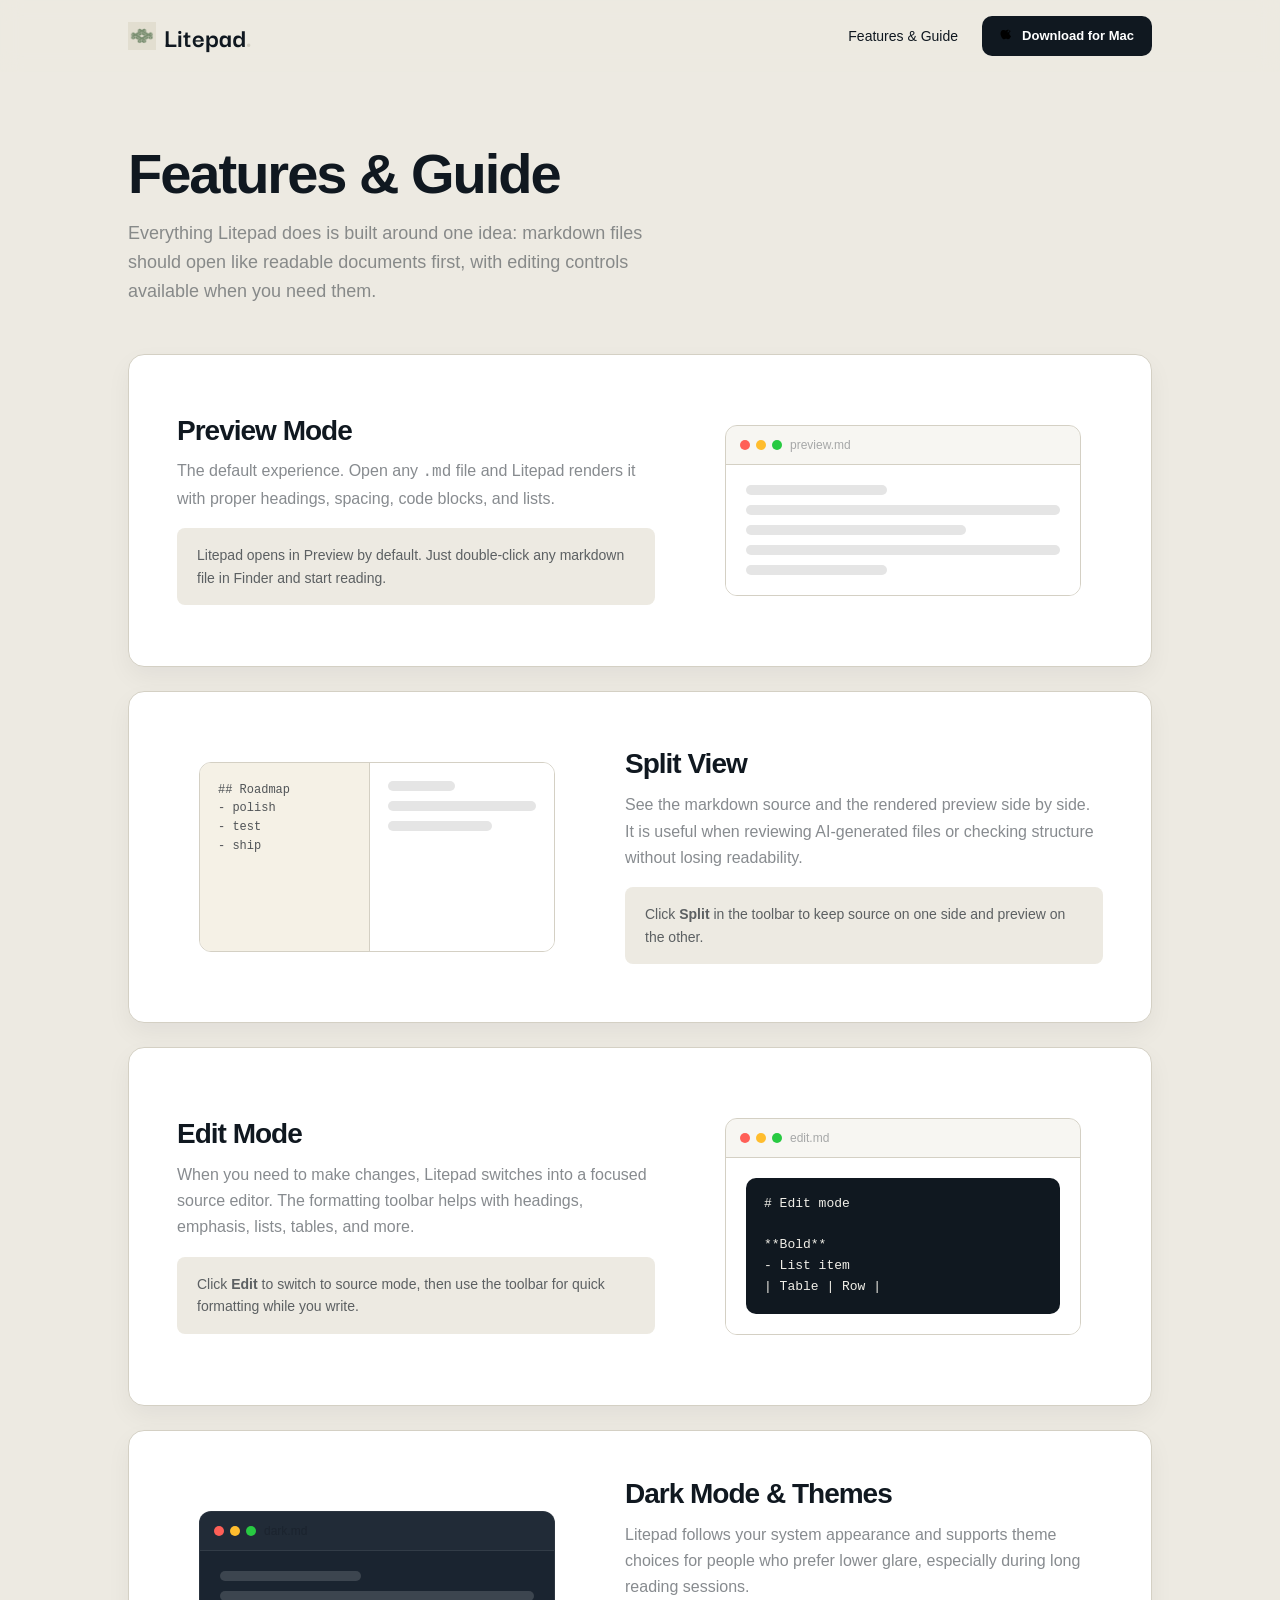
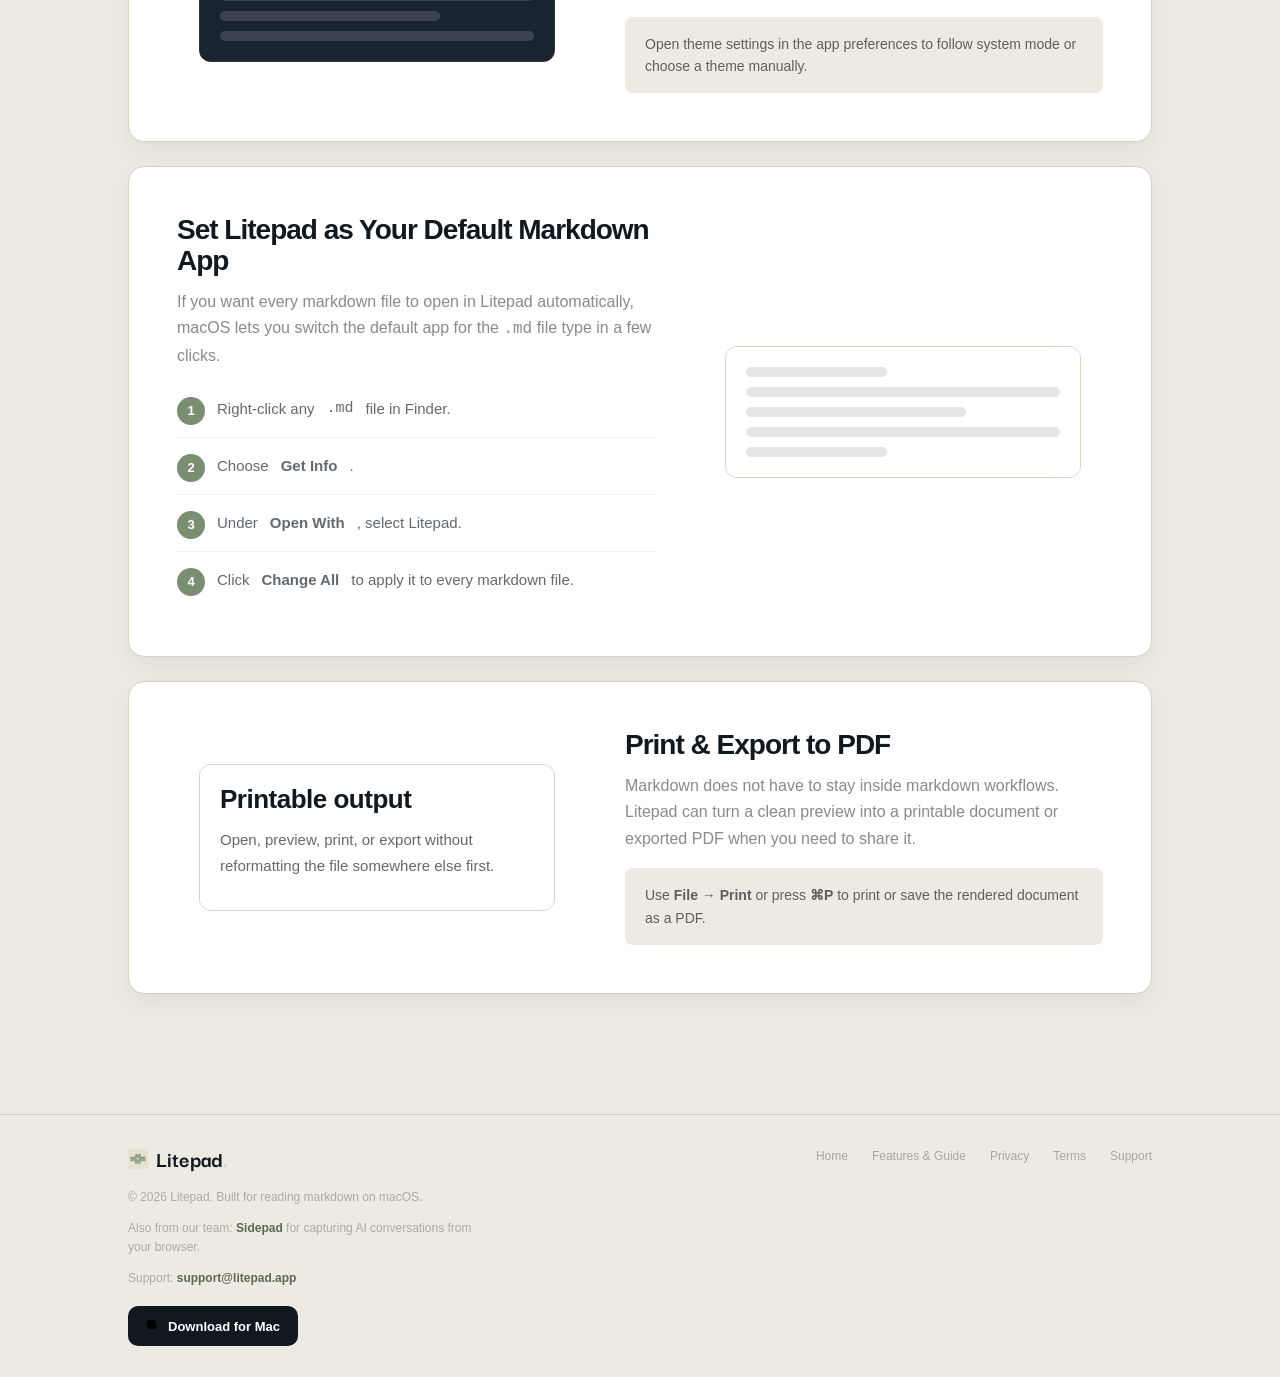
==== features.html @ 45d4402e "Initial commit: Litepad website with homepage section redesign spec Static HTML/CSS/JS promotional s" ====
<!DOCTYPE html>
<html lang="en">
<head>
  <meta charset="UTF-8">
  <meta name="viewport" content="width=device-width, initial-scale=1.0">
  <title>Features &amp; Guide | Litepad</title>
  <meta name="description" content="Learn how Litepad works: preview mode, split view, editing, dark mode, default app setup, and exporting markdown to PDF.">
  <meta property="og:title" content="Features &amp; Guide | Litepad">
  <meta property="og:description" content="A practical walkthrough of Litepad's preview, split view, editing tools, themes, default app setup, and PDF export.">
  <meta property="og:type" content="website">
  <meta property="og:image" content="assets/outside-icons/og-image.png">
  <meta name="twitter:card" content="summary_large_image">
  <meta name="twitter:title" content="Features &amp; Guide | Litepad">
  <meta name="twitter:description" content="Get to know Litepad and see how it handles markdown on macOS.">
  <link rel="icon" type="image/png" href="assets/outside-icons/favicon.png">
  <link rel="preconnect" href="https://fonts.googleapis.com">
  <link rel="preconnect" href="https://fonts.gstatic.com" crossorigin>
  <link href="https://fonts.googleapis.com/css2?family=Darker+Grotesque:wght@700&display=swap" rel="stylesheet">
  <link rel="stylesheet" href="css/style.css">
</head>
<body>
  <header class="nav" aria-label="Primary">
    <div class="nav-inner">
      <a class="nav-logo" href="index.html" aria-label="Litepad home">
        <img src="assets/logo/icon/Icon Explorations/icon-512x512.png" alt="">
        <span class="nav-wordmark">Litepad<span class="dot">.</span></span>
      </a>
      <div class="nav-right">
        <a class="nav-link" href="features.html" aria-current="page">Features &amp; Guide</a>
        <a class="btn-primary nav-cta" href="#">
          <img src="assets/outside-icons/apple-icon.svg" alt="">
          <span>Download for Mac</span>
        </a>
      </div>
    </div>
  </header>

  <main class="section-beige">
    <section class="features-header">
      <div class="container">
        <h1>Features &amp; Guide</h1>
        <p>Everything Litepad does is built around one idea: markdown files should open like readable documents first, with editing controls available when you need them.</p>
      </div>
    </section>

    <section class="features-page">
      <div class="container">
        <article class="feature-card">
          <div class="feature-text">
            <h2>Preview Mode</h2>
            <p>The default experience. Open any <code>.md</code> file and Litepad renders it with proper headings, spacing, code blocks, and lists.</p>
            <div class="feature-instruction">Litepad opens in Preview by default. Just double-click any markdown file in Finder and start reading.</div>
          </div>
          <div class="feature-image">
            <div class="mini-window">
              <div class="app-titlebar">
                <div class="app-dots"><span></span><span></span><span></span></div>
                <span class="app-filename">preview.md</span>
              </div>
              <div class="app-body">
                <div class="mini-lines">
                  <div class="mini-line short"></div>
                  <div class="mini-line long"></div>
                  <div class="mini-line mid"></div>
                  <div class="mini-line long"></div>
                  <div class="mini-line short"></div>
                </div>
              </div>
            </div>
          </div>
        </article>

        <article class="feature-card">
          <div class="feature-text">
            <h2>Split View</h2>
            <p>See the markdown source and the rendered preview side by side. It is useful when reviewing AI-generated files or checking structure without losing readability.</p>
            <div class="feature-instruction">Click <strong>Split</strong> in the toolbar to keep source on one side and preview on the other.</div>
          </div>
          <div class="feature-image">
            <div class="mini-window">
              <div class="split-preview">
                <div class="split-pane raw">
                  <pre>## Roadmap
- polish
- test
- ship</pre>
                </div>
                <div class="split-pane rendered">
                  <div class="mini-lines">
                    <div class="mini-line short"></div>
                    <div class="mini-line long"></div>
                    <div class="mini-line mid"></div>
                  </div>
                </div>
              </div>
            </div>
          </div>
        </article>

        <article class="feature-card">
          <div class="feature-text">
            <h2>Edit Mode</h2>
            <p>When you need to make changes, Litepad switches into a focused source editor. The formatting toolbar helps with headings, emphasis, lists, tables, and more.</p>
            <div class="feature-instruction">Click <strong>Edit</strong> to switch to source mode, then use the toolbar for quick formatting while you write.</div>
          </div>
          <div class="feature-image">
            <div class="mini-window">
              <div class="app-titlebar">
                <div class="app-dots"><span></span><span></span><span></span></div>
                <span class="app-filename">edit.md</span>
              </div>
              <div class="app-body">
                <div class="code-slab">
                  <pre># Edit mode

**Bold**
- List item
| Table | Row |</pre>
                </div>
              </div>
            </div>
          </div>
        </article>

        <article class="feature-card">
          <div class="feature-text">
            <h2>Dark Mode &amp; Themes</h2>
            <p>Litepad follows your system appearance and supports theme choices for people who prefer lower glare, especially during long reading sessions.</p>
            <div class="feature-instruction">Open theme settings in the app preferences to follow system mode or choose a theme manually.</div>
          </div>
          <div class="feature-image">
            <div class="mini-window dark">
              <div class="app-titlebar">
                <div class="app-dots"><span></span><span></span><span></span></div>
                <span class="app-filename">dark.md</span>
              </div>
              <div class="app-body">
                <div class="mini-lines">
                  <div class="mini-line short"></div>
                  <div class="mini-line long"></div>
                  <div class="mini-line mid"></div>
                  <div class="mini-line long"></div>
                </div>
              </div>
            </div>
          </div>
        </article>

        <article class="feature-card">
          <div class="feature-text">
            <h2>Set Litepad as Your Default Markdown App</h2>
            <p>If you want every markdown file to open in Litepad automatically, macOS lets you switch the default app for the <code>.md</code> file type in a few clicks.</p>
            <ol class="feature-steps">
              <li>Right-click any <code>.md</code> file in Finder.</li>
              <li>Choose <strong>Get Info</strong>.</li>
              <li>Under <strong>Open With</strong>, select Litepad.</li>
              <li>Click <strong>Change All</strong> to apply it to every markdown file.</li>
            </ol>
          </div>
          <div class="feature-image">
            <div class="mini-window">
              <div class="app-body">
                <div class="mini-lines">
                  <div class="mini-line short"></div>
                  <div class="mini-line long"></div>
                  <div class="mini-line mid"></div>
                  <div class="mini-line long"></div>
                  <div class="mini-line short"></div>
                </div>
              </div>
            </div>
          </div>
        </article>

        <article class="feature-card">
          <div class="feature-text">
            <h2>Print &amp; Export to PDF</h2>
            <p>Markdown does not have to stay inside markdown workflows. Litepad can turn a clean preview into a printable document or exported PDF when you need to share it.</p>
            <div class="feature-instruction">Use <strong>File → Print</strong> or press <strong>⌘P</strong> to print or save the rendered document as a PDF.</div>
          </div>
          <div class="feature-image">
            <div class="mini-window">
              <div class="app-body">
                <div class="render-demo">
                  <h3>Printable output</h3>
                  <p>Open, preview, print, or export without reformatting the file somewhere else first.</p>
                </div>
              </div>
            </div>
          </div>
        </article>
      </div>
    </section>
  </main>

  <footer class="footer section-beige">
    <div class="footer-inner">
      <div class="footer-copy">
        <a class="footer-brand" href="index.html" aria-label="Litepad home">
          <img src="assets/logo/icon/Icon Explorations/icon-512x512.png" alt="">
          <span class="footer-wordmark">Litepad<span class="dot">.</span></span>
        </a>
        <p class="footer-copyright">© 2026 Litepad. Built for reading markdown on macOS.</p>
        <p class="footer-note">Also from our team: <a href="https://sidepad.app/">Sidepad</a> for capturing AI conversations from your browser.</p>
        <p class="footer-support">Support: <a href="mailto:support@litepad.app">support@litepad.app</a></p>
        <div class="footer-download">
          <a class="btn-primary nav-cta" href="#">
            <img src="assets/outside-icons/apple-icon.svg" alt="">
            <span>Download for Mac</span>
          </a>
        </div>
      </div>
      <nav class="footer-links" aria-label="Footer">
        <a href="index.html">Home</a>
        <a href="features.html">Features &amp; Guide</a>
        <a href="privacy.html">Privacy</a>
        <a href="terms.html">Terms</a>
        <a href="mailto:support@litepad.app">Support</a>
      </nav>
    </div>
  </footer>
  <script src="js/main.js"></script>
</body>
</html>
---- css/style.css ----
:root {
  --green-400: #96a88e;
  --green-500: #7a8f71;
  --green-600: #5a6b52;
  --green-700: #3d4839;
  --beige-100: #edeae2;
  --beige-200: #e2ded0;
  --beige-300: #d4d0c4;
  --charcoal-900: #101820;
  --charcoal-800: #1a2430;
  --charcoal-700: #253040;
  --charcoal-600: #354050;
  --white: #ffffff;
  --shadow-soft: 0 18px 50px rgba(16, 24, 32, 0.08);
  --shadow-card: 0 10px 24px rgba(16, 24, 32, 0.05);
  --radius-s: 8px;
  --radius-m: 10px;
  --radius-l: 12px;
  --radius-xl: 14px;
  --radius-2xl: 16px;
  --space-0: 0;
  --space-1: 4px;
  --space-2: 8px;
  --space-3: 12px;
  --space-4: 16px;
  --space-5: 20px;
  --space-6: 24px;
  --space-7: 32px;
  --space-8: 48px;
  --space-9: 56px;
  --space-10: 64px;
  --space-11: 80px;
  --space-12: 96px;
  --max-width: 1120px;
  --page-padding: 48px;
}

*,
*::before,
*::after {
  box-sizing: border-box;
  margin: 0;
  padding: 0;
}

html {
  scroll-behavior: smooth;
}

body {
  min-width: 320px;
  font-family: -apple-system, BlinkMacSystemFont, "Segoe UI", sans-serif;
  color: var(--charcoal-900);
  background: var(--beige-100);
  line-height: 1.5;
  -webkit-font-smoothing: antialiased;
  text-rendering: optimizeLegibility;
}

img,
svg {
  display: block;
  max-width: 100%;
}

a {
  color: inherit;
  text-decoration: none;
}

button,
input,
textarea,
select {
  font: inherit;
}

:focus-visible {
  outline: 2px solid var(--green-500);
  outline-offset: 3px;
}

.container {
  max-width: var(--max-width);
  margin: 0 auto;
  padding: 0 var(--page-padding);
}

.section-beige {
  background: var(--beige-100);
}

.section-white {
  background: var(--white);
}

.section-dark {
  background: var(--charcoal-900);
}

.eyebrow {
  font-size: 11px;
  font-weight: 600;
  letter-spacing: 1.3px;
  text-transform: uppercase;
}

.heading-hero,
h1 {
  font-size: 56px;
  font-weight: 700;
  letter-spacing: -2px;
  line-height: 1.06;
}

.heading-section,
h2 {
  font-size: 40px;
  font-weight: 700;
  letter-spacing: -1px;
  line-height: 1.1;
}

.heading-card,
h3 {
  font-size: 28px;
  font-weight: 700;
  letter-spacing: -0.5px;
  line-height: 1.15;
}

.text-body {
  font-size: 18px;
  line-height: 1.5;
}

.text-section {
  font-size: 16px;
  line-height: 1.6;
}

.text-card {
  font-size: 14px;
  line-height: 1.55;
}

.text-muted {
  color: rgba(16, 24, 32, 0.42);
}

.text-muted-strong {
  color: rgba(16, 24, 32, 0.5);
}

.text-muted-soft {
  color: rgba(16, 24, 32, 0.35);
}

.text-green {
  color: var(--green-500);
}

.text-green-light {
  color: var(--green-400);
}

.btn-primary,
.btn-secondary {
  display: inline-flex;
  align-items: center;
  justify-content: center;
  gap: var(--space-2);
  min-height: 48px;
  padding: 14px 28px;
  border-radius: var(--radius-m);
  transition: background-color 0.2s ease, color 0.2s ease, transform 0.2s ease;
}

.btn-primary {
  background: var(--charcoal-900);
  color: var(--white);
  font-size: 15px;
  font-weight: 600;
}

.btn-primary:hover {
  background: var(--charcoal-800);
  transform: translateY(-1px);
}

.btn-secondary {
  color: rgba(16, 24, 32, 0.52);
  font-size: 15px;
  font-weight: 500;
}

.btn-secondary:hover {
  color: var(--charcoal-900);
}

.btn-primary img {
  width: 14px;
  height: 14px;
}

.site-shell {
  min-height: 100vh;
}

.nav {
  position: sticky;
  top: 0;
  z-index: 40;
  background: rgba(237, 234, 226, 0.9);
  backdrop-filter: blur(10px);
  transition: box-shadow 0.2s ease, background-color 0.2s ease;
}

.nav--scrolled {
  box-shadow: 0 1px 8px rgba(0, 0, 0, 0.04);
}

.nav-inner {
  max-width: var(--max-width);
  margin: 0 auto;
  padding: 16px var(--page-padding);
  display: flex;
  align-items: center;
  justify-content: space-between;
  gap: var(--space-6);
}

.nav-logo,
.footer-brand {
  display: inline-flex;
  align-items: center;
  gap: var(--space-2);
}

.nav-logo img {
  width: 28px;
  height: 28px;
}

.footer-brand img {
  width: 20px;
  height: 20px;
  opacity: 0.85;
}

.nav-wordmark,
.footer-wordmark {
  font-family: "Darker Grotesque", -apple-system, BlinkMacSystemFont, sans-serif;
  font-size: 28px;
  font-weight: 700;
  line-height: 1;
  color: var(--charcoal-900);
}

.footer-wordmark {
  font-size: 23px;
}

.nav-wordmark .dot,
.footer-wordmark .dot {
  color: var(--beige-300);
}

.nav-right {
  display: flex;
  align-items: center;
  gap: var(--space-6);
}

.nav-link {
  font-size: 14px;
  font-weight: 500;
  color: rgba(16, 24, 32, 0.45);
  transition: color 0.2s ease;
}

.nav-link:hover,
.nav-link[aria-current="page"] {
  color: var(--charcoal-900);
}

.nav-cta {
  min-height: 40px;
  padding: 10px 18px;
  font-size: 13px;
}

.hero {
  padding: 72px 0 0;
  text-align: center;
}

.hero-inner {
  max-width: 860px;
  margin: 0 auto;
  padding: 0 var(--page-padding);
}

.hero h1 {
  max-width: 660px;
  margin: 0 auto 18px;
}

.hero-sub {
  max-width: 500px;
  margin: 0 auto 36px;
  font-size: 18px;
  line-height: 1.55;
  color: rgba(16, 24, 32, 0.42);
}

.hero-ctas {
  display: flex;
  justify-content: center;
  align-items: center;
  gap: 12px;
  margin-bottom: 56px;
}

.app-window {
  overflow: hidden;
  border: 1px solid var(--beige-300);
  border-radius: var(--radius-l);
  background: var(--white);
  box-shadow: var(--shadow-soft);
}

.hero-screenshot {
  max-width: 860px;
  margin: 0 auto;
}

.hero-screenshot img {
  width: 100%;
  height: auto;
  display: block;
  border-radius: var(--radius-l) var(--radius-l) 0 0;
  box-shadow: 0 -2px 60px rgba(0, 0, 0, 0.05);
}

.app-titlebar {
  display: flex;
  align-items: center;
  gap: 8px;
  padding: 11px 16px;
  background: rgba(237, 234, 226, 0.45);
  border-bottom: 1px solid var(--beige-300);
}

.app-dots {
  display: flex;
  gap: 6px;
}

.app-dots span {
  width: 10px;
  height: 10px;
  border-radius: 50%;
}

.app-dots span:nth-child(1) {
  background: #ff5f57;
}

.app-dots span:nth-child(2) {
  background: #ffbd2e;
}

.app-dots span:nth-child(3) {
  background: #28ca42;
}

.app-filename {
  font-size: 12px;
  color: rgba(16, 24, 32, 0.35);
}

.app-view-pills {
  margin-left: auto;
  display: flex;
  gap: 2px;
  padding: 3px;
  border: 1px solid var(--beige-300);
  border-radius: 6px;
  background: var(--beige-100);
}

.app-view-pills span {
  padding: 3px 10px;
  border-radius: 4px;
  font-size: 10px;
  font-weight: 500;
  color: rgba(16, 24, 32, 0.35);
}

.app-view-pills .active {
  background: var(--white);
  color: var(--charcoal-900);
  font-weight: 600;
  box-shadow: 0 1px 2px rgba(0, 0, 0, 0.06);
}

.app-body {
  padding: 36px 56px;
  background: var(--white);
}

.rendered-sheet h2,
.rendered-sheet h3,
.rendered-sheet h4 {
  letter-spacing: 0;
}

.rendered-sheet {
  text-align: left;
}

.rendered-sheet h2 {
  margin-bottom: 12px;
  font-size: 34px;
  line-height: 1.1;
}

.rendered-sheet p {
  margin-bottom: 14px;
  font-size: 16px;
  line-height: 1.65;
  color: rgba(16, 24, 32, 0.65);
}

.rendered-sheet .doc-meta {
  margin-bottom: 24px;
  font-size: 13px;
  color: rgba(16, 24, 32, 0.38);
}

.doc-grid {
  display: grid;
  grid-template-columns: 1.3fr 0.9fr;
  gap: 28px;
  align-items: start;
  margin-top: 28px;
}

.doc-card {
  border: 1px solid #efefef;
  border-radius: 10px;
  background: #fbfbfb;
  padding: 18px 20px;
}

.doc-card h3 {
  margin-bottom: 10px;
  font-size: 17px;
}

.check-list {
  display: grid;
  gap: 10px;
  list-style: none;
}

.check-list li {
  position: relative;
  padding-left: 20px;
  font-size: 14px;
  color: rgba(16, 24, 32, 0.7);
}

.check-list li::before {
  content: "";
  position: absolute;
  top: 8px;
  left: 0;
  width: 8px;
  height: 8px;
  border-radius: 50%;
  background: var(--green-500);
}

.code-slab {
  overflow: hidden;
  border-radius: 10px;
  background: #101820;
  color: #f1efe8;
  padding: 16px 18px;
}

.code-slab pre {
  white-space: pre-wrap;
  font-family: ui-monospace, SFMono-Regular, Menlo, Monaco, Consolas, monospace;
  font-size: 13px;
  line-height: 1.6;
}

.education {
  padding: 96px 0;
}

.education-inner {
  display: flex;
  gap: 64px;
  align-items: flex-start;
}

.education-text {
  flex: 0 0 340px;
}

.education-text h2 {
  margin-bottom: 16px;
}

.education-text p {
  max-width: 340px;
  font-size: 16px;
  line-height: 1.65;
  color: rgba(16, 24, 32, 0.5);
}

.education-compare {
  flex: 1;
}

.education-compare img {
  width: 100%;
  height: auto;
  display: block;
  border-radius: var(--radius-l);
  box-shadow: var(--shadow-soft);
}

.compare-panel {
  flex: 1;
  overflow: hidden;
  border: 1px solid #ebebeb;
  border-radius: 12px;
  background: var(--white);
}

.compare-label {
  padding: 12px 16px;
  border-bottom: 1px solid #ebebeb;
  font-size: 11px;
  font-weight: 600;
  letter-spacing: 1px;
  text-transform: uppercase;
}

.compare-label.raw {
  color: rgba(16, 24, 32, 0.42);
  background: #fafafa;
}

.compare-label.rendered {
  color: var(--green-600);
  background: rgba(122, 143, 113, 0.08);
}

.compare-content {
  min-height: 360px;
  padding: 22px;
}

.compare-content.raw {
  background: #fafafa;
}

.compare-content.raw pre {
  white-space: pre-wrap;
  font-family: ui-monospace, SFMono-Regular, Menlo, Monaco, Consolas, monospace;
  font-size: 13px;
  line-height: 1.7;
  color: rgba(16, 24, 32, 0.82);
}

.compare-content.rendered {
  background: var(--white);
}

.render-demo h3 {
  margin-bottom: 12px;
  font-size: 26px;
}

.render-demo p {
  margin-bottom: 12px;
  font-size: 15px;
  line-height: 1.7;
  color: rgba(16, 24, 32, 0.65);
}

.render-demo ul {
  display: grid;
  gap: 10px;
  margin-top: 14px;
  padding-left: 18px;
}

.render-demo li {
  font-size: 14px;
  line-height: 1.6;
  color: rgba(16, 24, 32, 0.68);
}

.bento {
  padding: 96px 0;
}

.bento-header {
  display: flex;
  align-items: flex-end;
  justify-content: space-between;
  gap: 24px;
  margin-bottom: 48px;
}

.bento-kicker {
  color: rgba(16, 24, 32, 0.38);
}

.bento-grid {
  display: grid;
  grid-template-columns: repeat(3, minmax(0, 1fr));
  gap: 16px;
}

.bento-card {
  overflow: hidden;
  border: 1px solid var(--beige-300);
  border-radius: var(--radius-2xl);
  background: var(--white);
  box-shadow: var(--shadow-card);
}

.bento-card--pdf {
  grid-column: 1 / 3;
  display: flex;
  align-items: center;
  gap: 48px;
  padding: 40px;
}

.bento-card--preview {
  grid-column: 3;
  grid-row: 1 / 3;
  display: flex;
  flex-direction: column;
}

.bento-card--split,
.bento-card--dark {
  display: flex;
  flex-direction: column;
}

.bento-card--dark {
  border-color: transparent;
  background: var(--charcoal-900);
}

.bento-card-body {
  padding: 24px 24px 0;
}

.bento-card-body p {
  margin-top: 8px;
  color: rgba(16, 24, 32, 0.5);
  font-size: 14px;
  line-height: 1.6;
}

.bento-card--dark .bento-card-body h3,
.bento-card--dark .bento-card-body p {
  color: var(--white);
}

.bento-card--dark .bento-card-body p {
  color: rgba(255, 255, 255, 0.4);
}

.pdf-copy {
  flex: 1;
}

.pdf-copy p {
  max-width: 360px;
  margin-top: 16px;
  font-size: 15px;
  line-height: 1.65;
  color: rgba(16, 24, 32, 0.55);
}

.equation {
  display: grid;
  grid-template-columns: 1fr auto 1fr;
  gap: 18px;
  align-items: center;
}

.format-chip {
  width: 116px;
  height: 116px;
  border-radius: 28px;
  display: grid;
  place-items: center;
  box-shadow: inset 0 1px 0 rgba(255, 255, 255, 0.3);
}

.format-chip strong {
  font-size: 30px;
  letter-spacing: -1px;
}

.format-chip span {
  display: block;
  margin-top: 6px;
  font-size: 12px;
  color: rgba(16, 24, 32, 0.52);
  text-align: center;
}

.format-chip--pdf {
  background: linear-gradient(160deg, #ffebe8, #ffd3d0);
  color: #c73d35;
}

.format-chip--md {
  background: linear-gradient(160deg, #eef3eb, #d8e3d2);
  color: var(--green-700);
}

.equation-arrow {
  font-size: 30px;
  color: rgba(16, 24, 32, 0.28);
}

.mini-window {
  margin: 22px 22px 22px;
  overflow: hidden;
  border: 1px solid var(--beige-300);
  border-radius: 12px;
  background: var(--white);
}

.mini-window .app-titlebar {
  padding: 10px 14px;
}

.mini-window .app-body {
  padding: 20px;
}

.mini-lines {
  display: grid;
  gap: 10px;
}

.mini-line {
  height: 10px;
  border-radius: 999px;
  background: #e5e5e5;
}

.mini-line.short {
  width: 45%;
}

.mini-line.mid {
  width: 70%;
}

.mini-line.long {
  width: 100%;
}

.split-preview {
  display: grid;
  grid-template-columns: 0.96fr 1.04fr;
  min-height: 188px;
}

.split-pane {
  padding: 18px;
}

.split-pane.raw {
  background: #f5f1e6;
  border-right: 1px solid var(--beige-300);
}

.split-pane.raw pre {
  white-space: pre-wrap;
  font-family: ui-monospace, SFMono-Regular, Menlo, Monaco, Consolas, monospace;
  font-size: 12px;
  line-height: 1.55;
  color: rgba(16, 24, 32, 0.72);
}

.split-pane.rendered {
  background: var(--white);
}

.mini-window.dark {
  border-color: rgba(255, 255, 255, 0.08);
  background: var(--charcoal-800);
}

.mini-window.dark .app-titlebar {
  background: rgba(255, 255, 255, 0.03);
  border-bottom-color: rgba(255, 255, 255, 0.08);
}

.mini-window.dark .app-body {
  background: var(--charcoal-800);
}

.mini-window.dark .mini-line {
  background: rgba(255, 255, 255, 0.15);
}

.ai-tools {
  padding: 80px 0;
}

.ai-tools-inner {
  display: flex;
  align-items: center;
  justify-content: space-between;
  gap: 64px;
}

.ai-tools-text h2 {
  max-width: 520px;
  margin-bottom: 12px;
  font-size: 36px;
  letter-spacing: -0.5px;
  color: var(--white);
}

.ai-tools-text p {
  max-width: 420px;
  font-size: 16px;
  line-height: 1.6;
  color: rgba(255, 255, 255, 0.4);
}

.ai-logos {
  display: grid;
  grid-template-columns: repeat(3, 1fr);
  gap: 20px;
}

.ai-logo-item {
  width: 88px;
  height: 56px;
  display: grid;
  place-items: center;
  border: 1px solid rgba(255, 255, 255, 0.06);
  border-radius: var(--radius-m);
  background: rgba(255, 255, 255, 0.04);
}

.ai-logo-item img {
  max-width: 50px;
  max-height: 22px;
  opacity: 0.32;
  filter: grayscale(1) brightness(3);
}

.testimonials {
  padding: 96px 0;
}

.testimonials-grid {
  display: grid;
  grid-template-columns: repeat(3, minmax(0, 1fr));
  gap: 16px;
  margin-top: 48px;
}

.t-card {
  display: flex;
  flex-direction: column;
  min-height: 230px;
  padding: 28px;
  border: 1px solid #eeeeee;
  border-radius: var(--radius-xl);
  background: var(--white);
}

.t-card--featured {
  min-height: 476px;
  grid-row: span 2;
  background: var(--beige-100);
  border-color: var(--beige-300);
}

.stars {
  margin-bottom: 16px;
  font-size: 14px;
  letter-spacing: 2px;
  color: var(--green-500);
}

.quote {
  flex: 1;
  margin-bottom: 20px;
  font-size: 15px;
  line-height: 1.7;
  color: rgba(16, 24, 32, 0.62);
}

.t-card--featured .quote {
  font-size: 18px;
  color: rgba(16, 24, 32, 0.72);
}

.t-author {
  display: flex;
  align-items: center;
  gap: 10px;
}

.t-avatar {
  width: 36px;
  height: 36px;
  border-radius: 50%;
  background: linear-gradient(160deg, #d9d5c8, #c8d5c1);
}

.t-name {
  font-size: 13px;
  font-weight: 600;
}

.t-role {
  font-size: 12px;
  color: rgba(16, 24, 32, 0.35);
}

.bottom-cta {
  padding: 96px 0;
  text-align: center;
}

.bottom-cta-inner {
  max-width: 620px;
  margin: 0 auto;
}

.bottom-cta h2 {
  margin-bottom: 16px;
  font-size: 44px;
  letter-spacing: -1px;
}

.bottom-cta-sub {
  margin-bottom: 36px;
  font-size: 16px;
  color: rgba(16, 24, 32, 0.42);
}

.sidepad-promo {
  margin-top: 56px;
  padding-top: 32px;
  border-top: 1px solid var(--beige-300);
  font-size: 13px;
  line-height: 1.7;
  color: rgba(16, 24, 32, 0.4);
}

.sidepad-promo a {
  color: var(--green-600);
  font-weight: 600;
}

.sidepad-promo a:hover {
  color: var(--green-500);
}

.features-header {
  padding: 72px 0 48px;
}

.features-header h1 {
  max-width: 660px;
  margin-bottom: 16px;
}

.features-header p {
  max-width: 560px;
  font-size: 18px;
  line-height: 1.6;
  color: rgba(16, 24, 32, 0.46);
}

.features-page {
  padding-bottom: 96px;
}

.feature-card {
  display: flex;
  align-items: center;
  gap: 48px;
  margin-bottom: 24px;
  padding: 48px;
  border: 1px solid var(--beige-300);
  border-radius: var(--radius-2xl);
  background: var(--white);
  box-shadow: var(--shadow-card);
}

.feature-card:nth-child(even) {
  flex-direction: row-reverse;
}

.feature-text {
  flex: 1;
}

.feature-text h2 {
  margin-bottom: 12px;
  font-size: 28px;
}

.feature-text p {
  margin-bottom: 16px;
  font-size: 16px;
  line-height: 1.65;
  color: rgba(16, 24, 32, 0.5);
}

.feature-instruction {
  padding: 16px 20px;
  border-radius: var(--radius-s);
  background: var(--beige-100);
  font-size: 14px;
  line-height: 1.6;
  color: rgba(16, 24, 32, 0.66);
}

.feature-image {
  flex: 0 0 400px;
}

.feature-steps {
  list-style: none;
  counter-reset: step;
  display: grid;
  gap: 4px;
}

.feature-steps li {
  counter-increment: step;
  display: flex;
  align-items: flex-start;
  gap: 12px;
  padding: 12px 0;
  border-bottom: 1px solid #f0f0f0;
  font-size: 15px;
  line-height: 1.6;
  color: rgba(16, 24, 32, 0.65);
}

.feature-steps li:last-child {
  border-bottom: 0;
}

.feature-steps li::before {
  content: counter(step);
  flex: 0 0 28px;
  width: 28px;
  height: 28px;
  display: grid;
  place-items: center;
  border-radius: 50%;
  background: var(--green-500);
  color: var(--white);
  font-size: 13px;
  font-weight: 600;
}

.legal {
  padding: 72px 0 96px;
}

.legal-card {
  max-width: 720px;
  margin: 0 auto;
  padding: 48px;
  border: 1px solid var(--beige-300);
  border-radius: var(--radius-2xl);
  background: var(--white);
  box-shadow: var(--shadow-card);
}

.legal-card h1 {
  margin-bottom: 8px;
  font-size: 36px;
  letter-spacing: -0.5px;
}

.legal-updated {
  margin-bottom: 32px;
  font-size: 13px;
  color: rgba(16, 24, 32, 0.35);
}

.legal-card h2 {
  margin-top: 32px;
  margin-bottom: 12px;
  font-size: 20px;
  letter-spacing: 0;
}

.legal-card p,
.legal-card li {
  font-size: 15px;
  line-height: 1.75;
  color: rgba(16, 24, 32, 0.62);
}

.legal-card p {
  margin-bottom: 16px;
}

.legal-card ul {
  margin-bottom: 16px;
  padding-left: 20px;
}

.footer {
  border-top: 1px solid var(--beige-300);
}

.footer-inner {
  max-width: var(--max-width);
  margin: 0 auto;
  padding: 32px var(--page-padding);
  display: flex;
  align-items: flex-start;
  justify-content: space-between;
  gap: 32px;
}

.footer-copy {
  max-width: 360px;
}

.footer-copyright,
.footer-note,
.footer-support {
  margin-top: 12px;
  font-size: 12px;
  line-height: 1.6;
  color: rgba(16, 24, 32, 0.3);
}

.footer-note a,
.footer-support a {
  color: var(--green-600);
  font-weight: 600;
}

.footer-links {
  display: flex;
  flex-wrap: wrap;
  justify-content: flex-end;
  gap: 18px 24px;
  max-width: 420px;
}

.footer-links a {
  font-size: 12px;
  color: rgba(16, 24, 32, 0.32);
  transition: color 0.2s ease;
}

.footer-links a:hover {
  color: rgba(16, 24, 32, 0.6);
}

.footer-download {
  margin-top: 18px;
}

.visually-hidden {
  position: absolute;
  width: 1px;
  height: 1px;
  padding: 0;
  margin: -1px;
  overflow: hidden;
  clip: rect(0, 0, 0, 0);
  white-space: nowrap;
  border: 0;
}

@media (max-width: 1024px) {
  :root {
    --page-padding: 32px;
  }

  .heading-hero,
  h1 {
    font-size: 44px;
    letter-spacing: -1.5px;
  }

  .heading-section,
  h2 {
    font-size: 32px;
  }

  .hero-sub,
  .features-header p {
    font-size: 17px;
  }

  .doc-grid,
  .education-inner,
  .ai-tools-inner,
  .feature-card,
  .feature-card:nth-child(even) {
    grid-template-columns: 1fr;
    flex-direction: column;
  }

  .education-text,
  .feature-image {
    flex: none;
    width: 100%;
  }

  .education-text p {
    max-width: none;
  }

  .bento-grid {
    grid-template-columns: 1fr 1fr;
  }

  .bento-card--pdf {
    grid-column: 1 / -1;
  }

  .bento-card--preview {
    grid-column: auto;
    grid-row: auto;
  }

  .testimonials-grid {
    grid-template-columns: 1fr 1fr;
  }

  .t-card--featured {
    min-height: auto;
    grid-row: auto;
  }
}

@media (max-width: 768px) {
  :root {
    --page-padding: 20px;
  }

  .heading-hero,
  h1 {
    font-size: 36px;
    letter-spacing: -1px;
  }

  .heading-section,
  h2 {
    font-size: 28px;
  }

  .heading-card,
  h3 {
    font-size: 22px;
  }

  .nav-inner {
    padding-top: 12px;
    padding-bottom: 12px;
  }

  .nav-link {
    display: none;
  }

  .nav-wordmark {
    font-size: 24px;
  }

  .hero {
    padding-top: 48px;
  }

  .hero-sub {
    font-size: 16px;
  }

  .hero-ctas {
    flex-direction: column;
    align-items: stretch;
  }

  .app-body {
    padding: 24px 20px;
  }

  .doc-grid,
  .education-compare,
  .bento-card--pdf,
  .feature-card,
  .footer-inner {
    flex-direction: column;
  }

  .doc-grid,
  .education-compare {
    display: flex;
  }

  .bento-header,
  .ai-tools-inner {
    flex-direction: column;
    align-items: flex-start;
  }

  .bento-grid,
  .testimonials-grid {
    grid-template-columns: 1fr;
  }

  .ai-logos {
    grid-template-columns: repeat(2, 1fr);
  }

  .bento-card--pdf,
  .feature-card,
  .legal-card {
    padding: 24px;
  }

  .feature-image {
    flex-basis: auto;
  }

  .bottom-cta h2 {
    font-size: 32px;
  }

  .footer-links {
    justify-content: flex-start;
  }
}
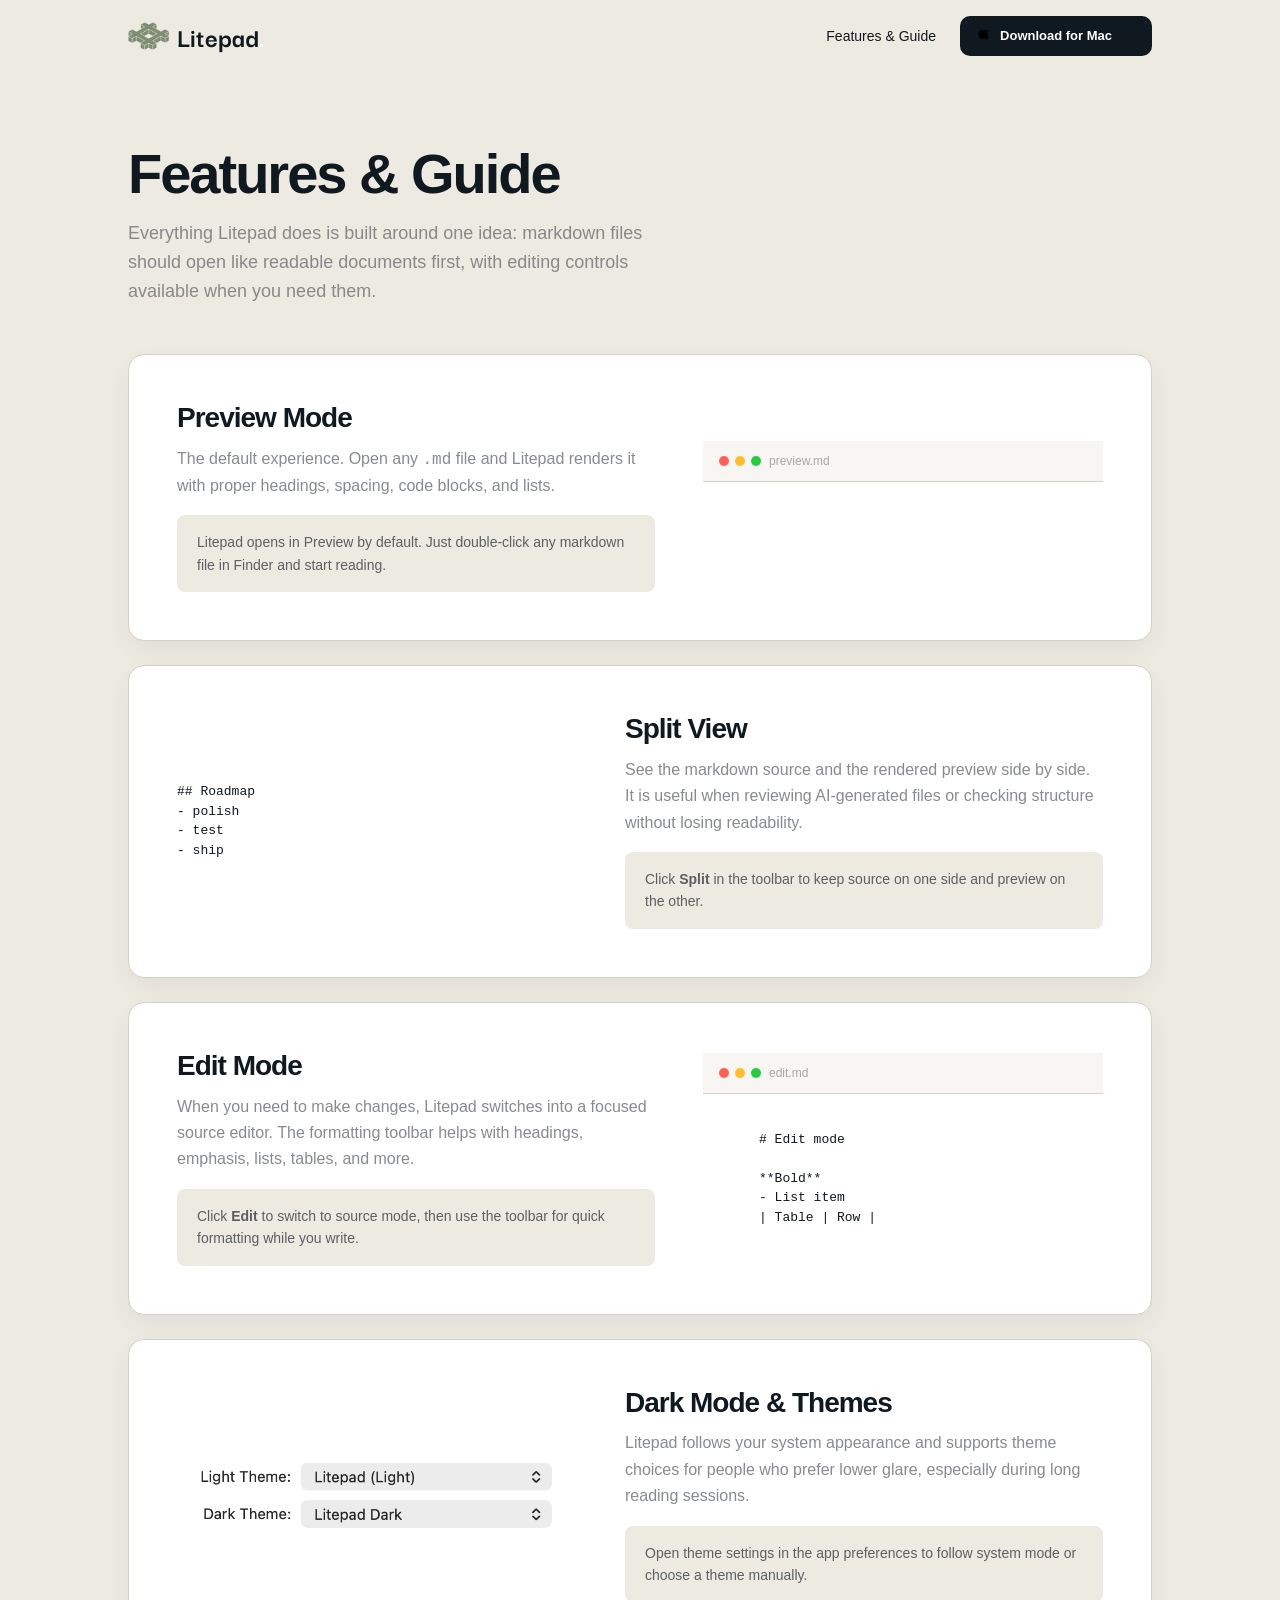
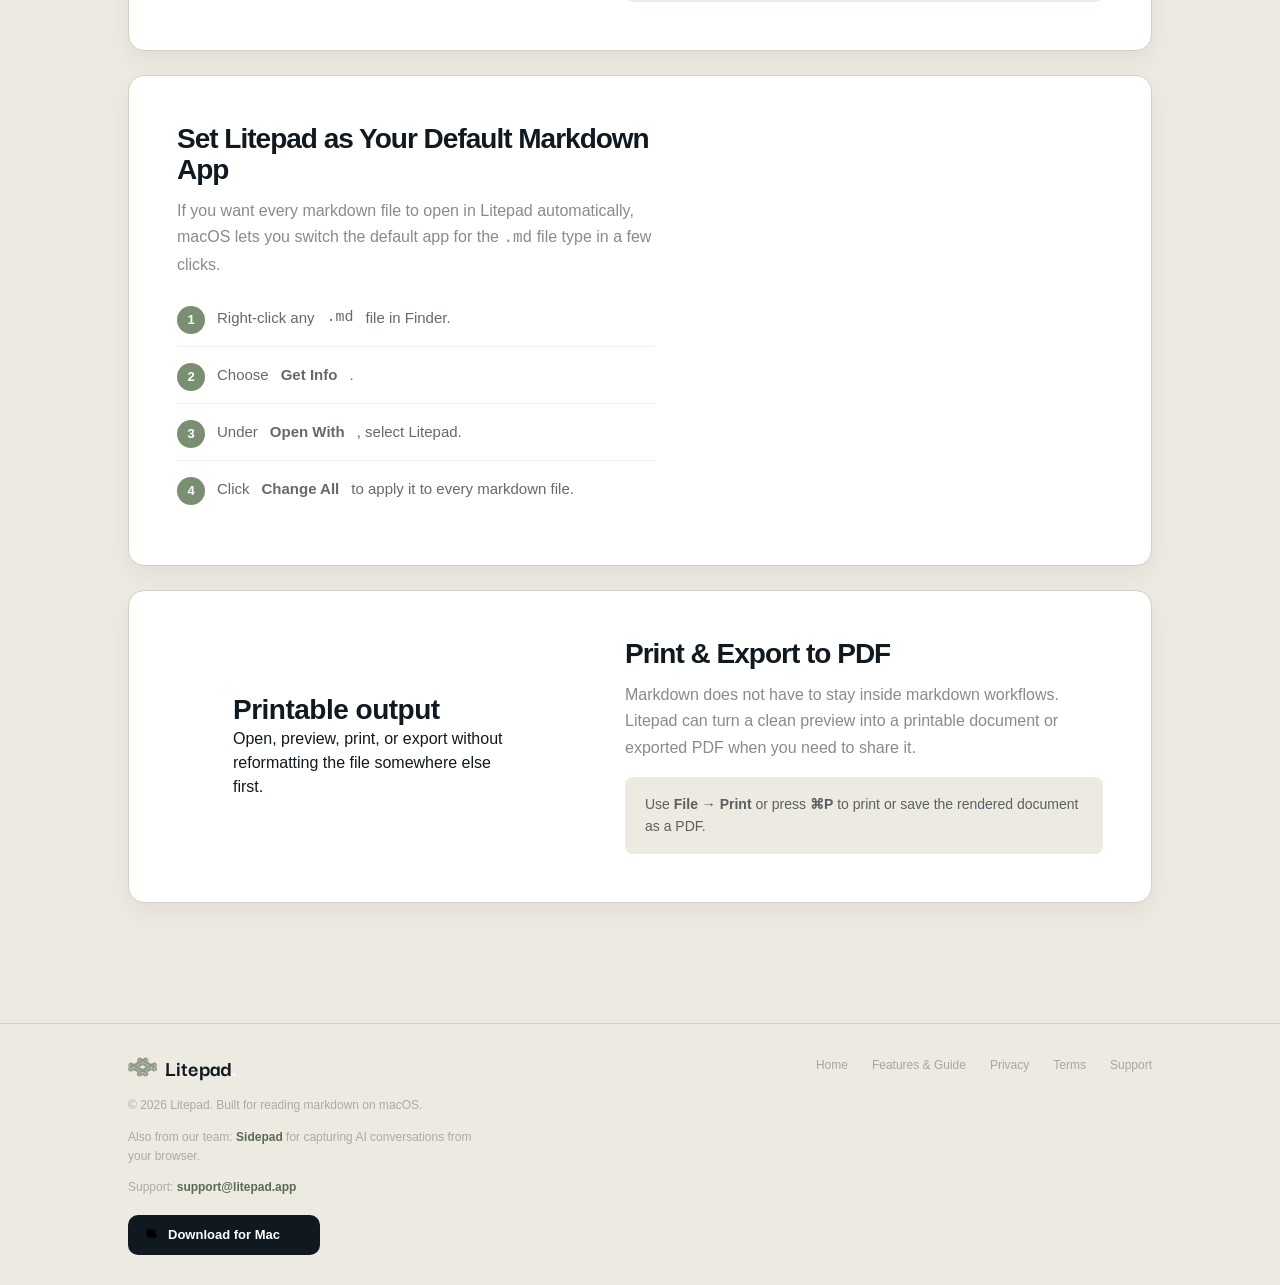
==== commit e2214959: "Update nav, footer, and features page layout across site Co-Authored-By: Claude Opus 4.6 <noreply@an" ====
--- a/features.html
+++ b/features.html
@@ -19,23 +19,24 @@
   <link rel="stylesheet" href="css/style.css">
 </head>
 <body>
-  <header class="nav" aria-label="Primary">
-    <div class="nav-inner">
-      <a class="nav-logo" href="index.html" aria-label="Litepad home">
-        <img src="assets/logo/icon/Icon Explorations/icon-512x512.png" alt="">
-        <span class="nav-wordmark">Litepad<span class="dot">.</span></span>
-      </a>
-      <div class="nav-right">
-        <a class="nav-link" href="features.html" aria-current="page">Features &amp; Guide</a>
-        <a class="btn-primary nav-cta" href="#">
-          <img src="assets/outside-icons/apple-icon.svg" alt="">
-          <span>Download for Mac</span>
+  <div class="site-shell">
+    <header class="nav" aria-label="Primary">
+      <div class="nav-inner">
+        <a class="nav-logo" href="index.html" aria-label="Litepad home">
+          <img src="assets/logo/icon/transparent-icon-cropped.png" alt="">
+          <span class="nav-wordmark">Litepad<span class="dot">.</span></span>
         </a>
-      </div>
-    </div>
-  </header>
-
-  <main class="section-beige">
+        <div class="nav-right">
+          <a class="nav-link" href="features.html" aria-current="page">Features &amp; Guide</a>
+          <a class="btn-primary nav-cta" href="#">
+            <img src="assets/outside-icons/apple-icon.svg" alt="">
+            <span>Download for Mac</span>
+          </a>
+        </div>
+      </div>
+    </header>
+
+    <main class="section-beige">
     <section class="features-header">
       <div class="container">
         <h1>Features &amp; Guide</h1>
@@ -129,20 +130,7 @@
             <div class="feature-instruction">Open theme settings in the app preferences to follow system mode or choose a theme manually.</div>
           </div>
           <div class="feature-image">
-            <div class="mini-window dark">
-              <div class="app-titlebar">
-                <div class="app-dots"><span></span><span></span><span></span></div>
-                <span class="app-filename">dark.md</span>
-              </div>
-              <div class="app-body">
-                <div class="mini-lines">
-                  <div class="mini-line short"></div>
-                  <div class="mini-line long"></div>
-                  <div class="mini-line mid"></div>
-                  <div class="mini-line long"></div>
-                </div>
-              </div>
-            </div>
+            <img src="assets/screenshots/Screenshot 2026-03-21 at 4.29.23 PM.png" alt="Litepad theme settings showing light and dark theme options">
           </div>
         </article>
 
@@ -191,34 +179,35 @@
         </article>
       </div>
     </section>
-  </main>
-
-  <footer class="footer section-beige">
-    <div class="footer-inner">
-      <div class="footer-copy">
-        <a class="footer-brand" href="index.html" aria-label="Litepad home">
-          <img src="assets/logo/icon/Icon Explorations/icon-512x512.png" alt="">
-          <span class="footer-wordmark">Litepad<span class="dot">.</span></span>
-        </a>
-        <p class="footer-copyright">© 2026 Litepad. Built for reading markdown on macOS.</p>
-        <p class="footer-note">Also from our team: <a href="https://sidepad.app/">Sidepad</a> for capturing AI conversations from your browser.</p>
-        <p class="footer-support">Support: <a href="mailto:support@litepad.app">support@litepad.app</a></p>
-        <div class="footer-download">
-          <a class="btn-primary nav-cta" href="#">
-            <img src="assets/outside-icons/apple-icon.svg" alt="">
-            <span>Download for Mac</span>
+    </main>
+
+    <footer class="footer section-beige">
+      <div class="footer-inner">
+        <div class="footer-copy">
+          <a class="footer-brand" href="index.html" aria-label="Litepad home">
+            <img src="assets/logo/icon/transparent-icon-cropped.png" alt="">
+            <span class="footer-wordmark">Litepad<span class="dot">.</span></span>
           </a>
+          <p class="footer-copyright">© 2026 Litepad. Built for reading markdown on macOS.</p>
+          <p class="footer-note">Also from our team: <a href="https://sidepad.app/">Sidepad</a> for capturing AI conversations from your browser.</p>
+          <p class="footer-support">Support: <a href="mailto:support@litepad.app">support@litepad.app</a></p>
+          <div class="footer-download">
+            <a class="btn-primary nav-cta" href="#">
+              <img src="assets/outside-icons/apple-icon.svg" alt="">
+              <span>Download for Mac</span>
+            </a>
+          </div>
         </div>
-      </div>
-      <nav class="footer-links" aria-label="Footer">
-        <a href="index.html">Home</a>
-        <a href="features.html">Features &amp; Guide</a>
-        <a href="privacy.html">Privacy</a>
-        <a href="terms.html">Terms</a>
-        <a href="mailto:support@litepad.app">Support</a>
-      </nav>
-    </div>
-  </footer>
+        <nav class="footer-links" aria-label="Footer">
+          <a href="index.html">Home</a>
+          <a href="features.html">Features &amp; Guide</a>
+          <a href="privacy.html">Privacy</a>
+          <a href="terms.html">Terms</a>
+          <a href="mailto:support@litepad.app">Support</a>
+        </nav>
+      </div>
+    </footer>
+  </div>
   <script src="js/main.js"></script>
 </body>
 </html>
--- a/css/style.css
+++ b/css/style.css
@@ -203,6 +203,10 @@
   height: 14px;
 }
 
+.btn-primary img + span {
+  padding-right: 22px;
+}
+
 .site-shell {
   min-height: 100vh;
 }
@@ -238,13 +242,13 @@
 }
 
 .nav-logo img {
-  width: 28px;
   height: 28px;
+  width: auto;
 }
 
 .footer-brand img {
-  width: 20px;
   height: 20px;
+  width: auto;
   opacity: 0.85;
 }
 
@@ -263,7 +267,7 @@
 
 .nav-wordmark .dot,
 .footer-wordmark .dot {
-  color: var(--beige-300);
+  color: var(--white);
 }
 
 .nav-right {
@@ -319,7 +323,14 @@
   justify-content: center;
   align-items: center;
   gap: 12px;
+}
+
+.hero-trust {
+  margin-top: 12px;
   margin-bottom: 56px;
+  font-size: 13px;
+  color: rgba(16, 24, 32, 0.45);
+  letter-spacing: 0.01em;
 }
 
 .app-window {
@@ -340,7 +351,6 @@
   height: auto;
   display: block;
   border-radius: var(--radius-l) var(--radius-l) 0 0;
-  box-shadow: 0 -2px 60px rgba(0, 0, 0, 0.05);
 }
 
 .app-titlebar {
@@ -410,202 +420,15 @@
   background: var(--white);
 }
 
-.rendered-sheet h2,
-.rendered-sheet h3,
-.rendered-sheet h4 {
-  letter-spacing: 0;
-}
-
-.rendered-sheet {
-  text-align: left;
-}
-
-.rendered-sheet h2 {
-  margin-bottom: 12px;
-  font-size: 34px;
-  line-height: 1.1;
-}
-
-.rendered-sheet p {
-  margin-bottom: 14px;
-  font-size: 16px;
-  line-height: 1.65;
-  color: rgba(16, 24, 32, 0.65);
-}
-
-.rendered-sheet .doc-meta {
-  margin-bottom: 24px;
-  font-size: 13px;
-  color: rgba(16, 24, 32, 0.38);
-}
-
-.doc-grid {
-  display: grid;
-  grid-template-columns: 1.3fr 0.9fr;
-  gap: 28px;
-  align-items: start;
-  margin-top: 28px;
-}
-
-.doc-card {
-  border: 1px solid #efefef;
-  border-radius: 10px;
-  background: #fbfbfb;
-  padding: 18px 20px;
-}
-
-.doc-card h3 {
-  margin-bottom: 10px;
-  font-size: 17px;
-}
-
-.check-list {
-  display: grid;
-  gap: 10px;
-  list-style: none;
-}
-
-.check-list li {
-  position: relative;
-  padding-left: 20px;
-  font-size: 14px;
-  color: rgba(16, 24, 32, 0.7);
-}
-
-.check-list li::before {
-  content: "";
-  position: absolute;
-  top: 8px;
-  left: 0;
-  width: 8px;
-  height: 8px;
-  border-radius: 50%;
-  background: var(--green-500);
-}
-
-.code-slab {
-  overflow: hidden;
-  border-radius: 10px;
-  background: #101820;
-  color: #f1efe8;
-  padding: 16px 18px;
-}
-
-.code-slab pre {
-  white-space: pre-wrap;
-  font-family: ui-monospace, SFMono-Regular, Menlo, Monaco, Consolas, monospace;
-  font-size: 13px;
-  line-height: 1.6;
-}
-
-.education {
-  padding: 96px 0;
-}
-
-.education-inner {
-  display: flex;
-  gap: 64px;
-  align-items: flex-start;
-}
-
-.education-text {
-  flex: 0 0 340px;
-}
-
-.education-text h2 {
-  margin-bottom: 16px;
-}
-
-.education-text p {
-  max-width: 340px;
-  font-size: 16px;
-  line-height: 1.65;
-  color: rgba(16, 24, 32, 0.5);
-}
-
-.education-compare {
-  flex: 1;
-}
-
-.education-compare img {
-  width: 100%;
-  height: auto;
-  display: block;
-  border-radius: var(--radius-l);
-  box-shadow: var(--shadow-soft);
-}
-
-.compare-panel {
-  flex: 1;
-  overflow: hidden;
-  border: 1px solid #ebebeb;
-  border-radius: 12px;
-  background: var(--white);
-}
-
-.compare-label {
-  padding: 12px 16px;
-  border-bottom: 1px solid #ebebeb;
-  font-size: 11px;
-  font-weight: 600;
-  letter-spacing: 1px;
-  text-transform: uppercase;
-}
-
-.compare-label.raw {
-  color: rgba(16, 24, 32, 0.42);
-  background: #fafafa;
-}
-
-.compare-label.rendered {
-  color: var(--green-600);
-  background: rgba(122, 143, 113, 0.08);
-}
-
-.compare-content {
-  min-height: 360px;
-  padding: 22px;
-}
-
-.compare-content.raw {
-  background: #fafafa;
-}
-
-.compare-content.raw pre {
-  white-space: pre-wrap;
-  font-family: ui-monospace, SFMono-Regular, Menlo, Monaco, Consolas, monospace;
-  font-size: 13px;
-  line-height: 1.7;
-  color: rgba(16, 24, 32, 0.82);
-}
-
-.compare-content.rendered {
-  background: var(--white);
-}
-
-.render-demo h3 {
-  margin-bottom: 12px;
-  font-size: 26px;
-}
-
-.render-demo p {
-  margin-bottom: 12px;
-  font-size: 15px;
-  line-height: 1.7;
-  color: rgba(16, 24, 32, 0.65);
-}
-
-.render-demo ul {
-  display: grid;
-  gap: 10px;
-  margin-top: 14px;
-  padding-left: 18px;
-}
-
-.render-demo li {
-  font-size: 14px;
-  line-height: 1.6;
-  color: rgba(16, 24, 32, 0.68);
+.pdf-analogy {
+  padding: 80px 0;
+}
+
+.pdf-analogy-inner {
+  display: flex;
+  flex-direction: column;
+  align-items: center;
+  text-align: center;
 }
 
 .bento {
@@ -613,15 +436,7 @@
 }
 
 .bento-header {
-  display: flex;
-  align-items: flex-end;
-  justify-content: space-between;
-  gap: 24px;
-  margin-bottom: 48px;
-}
-
-.bento-kicker {
-  color: rgba(16, 24, 32, 0.38);
+  margin-bottom: 32px;
 }
 
 .bento-grid {
@@ -638,25 +453,18 @@
   box-shadow: var(--shadow-card);
 }
 
-.bento-card--pdf {
-  grid-column: 1 / 3;
-  display: flex;
-  align-items: center;
-  gap: 48px;
-  padding: 40px;
-}
-
-.bento-card--preview {
-  grid-column: 3;
-  grid-row: 1 / 3;
-  display: flex;
-  flex-direction: column;
-}
-
+.bento-card--preview,
+.bento-card--edit,
 .bento-card--split,
 .bento-card--dark {
   display: flex;
   flex-direction: column;
+}
+
+/* Preview card — green accent background */
+.bento-card--preview {
+  background: linear-gradient(160deg, #eef3eb, #d8e3d2);
+  border-color: #c8d4c0;
 }
 
 .bento-card--dark {
@@ -675,6 +483,18 @@
   line-height: 1.6;
 }
 
+.bento-card-image {
+  margin-top: auto;
+  padding: 16px;
+}
+
+.bento-card-image img {
+  width: 100%;
+  height: auto;
+  display: block;
+  border-radius: var(--radius-m);
+}
+
 .bento-card--dark .bento-card-body h3,
 .bento-card--dark .bento-card-body p {
   color: var(--white);
@@ -684,44 +504,77 @@
   color: rgba(255, 255, 255, 0.4);
 }
 
-.pdf-copy {
-  flex: 1;
-}
-
-.pdf-copy p {
-  max-width: 360px;
+.bento-card--no-ide {
+  grid-column: 1 / 3;
+  display: flex;
+  flex-direction: column;
+  padding: 40px 40px 0;
+}
+
+.no-ide-copy {
+  flex: none;
+}
+
+.no-ide-copy p {
+  max-width: none;
   margin-top: 16px;
   font-size: 15px;
   line-height: 1.65;
   color: rgba(16, 24, 32, 0.55);
 }
 
-.equation {
-  display: grid;
-  grid-template-columns: 1fr auto 1fr;
-  gap: 18px;
-  align-items: center;
+.no-ide-image {
+  margin-top: 24px;
+  overflow: hidden;
+}
+
+.no-ide-image img {
+  width: 100%;
+  height: auto;
+  display: block;
+  border-radius: var(--radius-l) var(--radius-l) 0 0;
+  box-shadow: var(--shadow-soft);
+}
+
+.format-chips {
+  display: flex;
+  align-items: center;
+  justify-content: center;
+  gap: 48px;
+  margin-bottom: 32px;
 }
 
 .format-chip {
-  width: 116px;
-  height: 116px;
-  border-radius: 28px;
-  display: grid;
-  place-items: center;
+  width: 140px;
+  height: 140px;
+  border-radius: 32px;
+  display: flex;
+  flex-direction: column;
+  align-items: center;
+  justify-content: center;
   box-shadow: inset 0 1px 0 rgba(255, 255, 255, 0.3);
 }
 
 .format-chip strong {
-  font-size: 30px;
-  letter-spacing: -1px;
-}
-
-.format-chip span {
+  font-size: 36px;
+  letter-spacing: -1.5px;
+}
+
+.format-chip--pdf span {
   display: block;
-  margin-top: 6px;
-  font-size: 12px;
-  color: rgba(16, 24, 32, 0.52);
+  margin-top: 8px;
+  font-size: 14px;
+  color: rgba(0, 0, 0, 0.35);
+  text-align: center;
+}
+
+.format-chip--md span {
+  display: block;
+  margin-top: 8px;
+  font-family: 'Darker Grotesque', sans-serif;
+  font-weight: 700;
+  font-size: 20px;
+  color: var(--green-700);
   text-align: center;
 }
 
@@ -733,95 +586,6 @@
 .format-chip--md {
   background: linear-gradient(160deg, #eef3eb, #d8e3d2);
   color: var(--green-700);
-}
-
-.equation-arrow {
-  font-size: 30px;
-  color: rgba(16, 24, 32, 0.28);
-}
-
-.mini-window {
-  margin: 22px 22px 22px;
-  overflow: hidden;
-  border: 1px solid var(--beige-300);
-  border-radius: 12px;
-  background: var(--white);
-}
-
-.mini-window .app-titlebar {
-  padding: 10px 14px;
-}
-
-.mini-window .app-body {
-  padding: 20px;
-}
-
-.mini-lines {
-  display: grid;
-  gap: 10px;
-}
-
-.mini-line {
-  height: 10px;
-  border-radius: 999px;
-  background: #e5e5e5;
-}
-
-.mini-line.short {
-  width: 45%;
-}
-
-.mini-line.mid {
-  width: 70%;
-}
-
-.mini-line.long {
-  width: 100%;
-}
-
-.split-preview {
-  display: grid;
-  grid-template-columns: 0.96fr 1.04fr;
-  min-height: 188px;
-}
-
-.split-pane {
-  padding: 18px;
-}
-
-.split-pane.raw {
-  background: #f5f1e6;
-  border-right: 1px solid var(--beige-300);
-}
-
-.split-pane.raw pre {
-  white-space: pre-wrap;
-  font-family: ui-monospace, SFMono-Regular, Menlo, Monaco, Consolas, monospace;
-  font-size: 12px;
-  line-height: 1.55;
-  color: rgba(16, 24, 32, 0.72);
-}
-
-.split-pane.rendered {
-  background: var(--white);
-}
-
-.mini-window.dark {
-  border-color: rgba(255, 255, 255, 0.08);
-  background: var(--charcoal-800);
-}
-
-.mini-window.dark .app-titlebar {
-  background: rgba(255, 255, 255, 0.03);
-  border-bottom-color: rgba(255, 255, 255, 0.08);
-}
-
-.mini-window.dark .app-body {
-  background: var(--charcoal-800);
-}
-
-.mini-window.dark .mini-line {
-  background: rgba(255, 255, 255, 0.15);
 }
 
 .ai-tools {
@@ -853,24 +617,30 @@
 .ai-logos {
   display: grid;
   grid-template-columns: repeat(3, 1fr);
-  gap: 20px;
+  column-gap: 80px;
+  row-gap: 40px;
 }
 
 .ai-logo-item {
-  width: 88px;
-  height: 56px;
-  display: grid;
-  place-items: center;
-  border: 1px solid rgba(255, 255, 255, 0.06);
-  border-radius: var(--radius-m);
-  background: rgba(255, 255, 255, 0.04);
+  display: flex;
+  flex-direction: column;
+  align-items: center;
+  gap: 8px;
 }
 
 .ai-logo-item img {
-  max-width: 50px;
-  max-height: 22px;
-  opacity: 0.32;
-  filter: grayscale(1) brightness(3);
+  width: 48px;
+  height: 48px;
+  object-fit: contain;
+}
+
+.ai-logo-item img.invert-logo {
+  filter: invert(1);
+}
+
+.ai-logo-item span {
+  font-size: 12px;
+  color: rgba(255, 255, 255, 0.45);
 }
 
 .testimonials {
@@ -1223,8 +993,6 @@
     font-size: 17px;
   }
 
-  .doc-grid,
-  .education-inner,
   .ai-tools-inner,
   .feature-card,
   .feature-card:nth-child(even) {
@@ -1232,27 +1000,17 @@
     flex-direction: column;
   }
 
-  .education-text,
   .feature-image {
     flex: none;
     width: 100%;
   }
 
-  .education-text p {
-    max-width: none;
-  }
-
   .bento-grid {
     grid-template-columns: 1fr 1fr;
   }
 
-  .bento-card--pdf {
+  .bento-card--no-ide {
     grid-column: 1 / -1;
-  }
-
-  .bento-card--preview {
-    grid-column: auto;
-    grid-row: auto;
   }
 
   .testimonials-grid {
@@ -1316,20 +1074,12 @@
     padding: 24px 20px;
   }
 
-  .doc-grid,
-  .education-compare,
-  .bento-card--pdf,
+  .bento-card--no-ide,
   .feature-card,
   .footer-inner {
     flex-direction: column;
   }
 
-  .doc-grid,
-  .education-compare {
-    display: flex;
-  }
-
-  .bento-header,
   .ai-tools-inner {
     flex-direction: column;
     align-items: flex-start;
@@ -1344,7 +1094,10 @@
     grid-template-columns: repeat(2, 1fr);
   }
 
-  .bento-card--pdf,
+  .bento-card--no-ide {
+    padding: 24px 24px 0;
+  }
+
   .feature-card,
   .legal-card {
     padding: 24px;
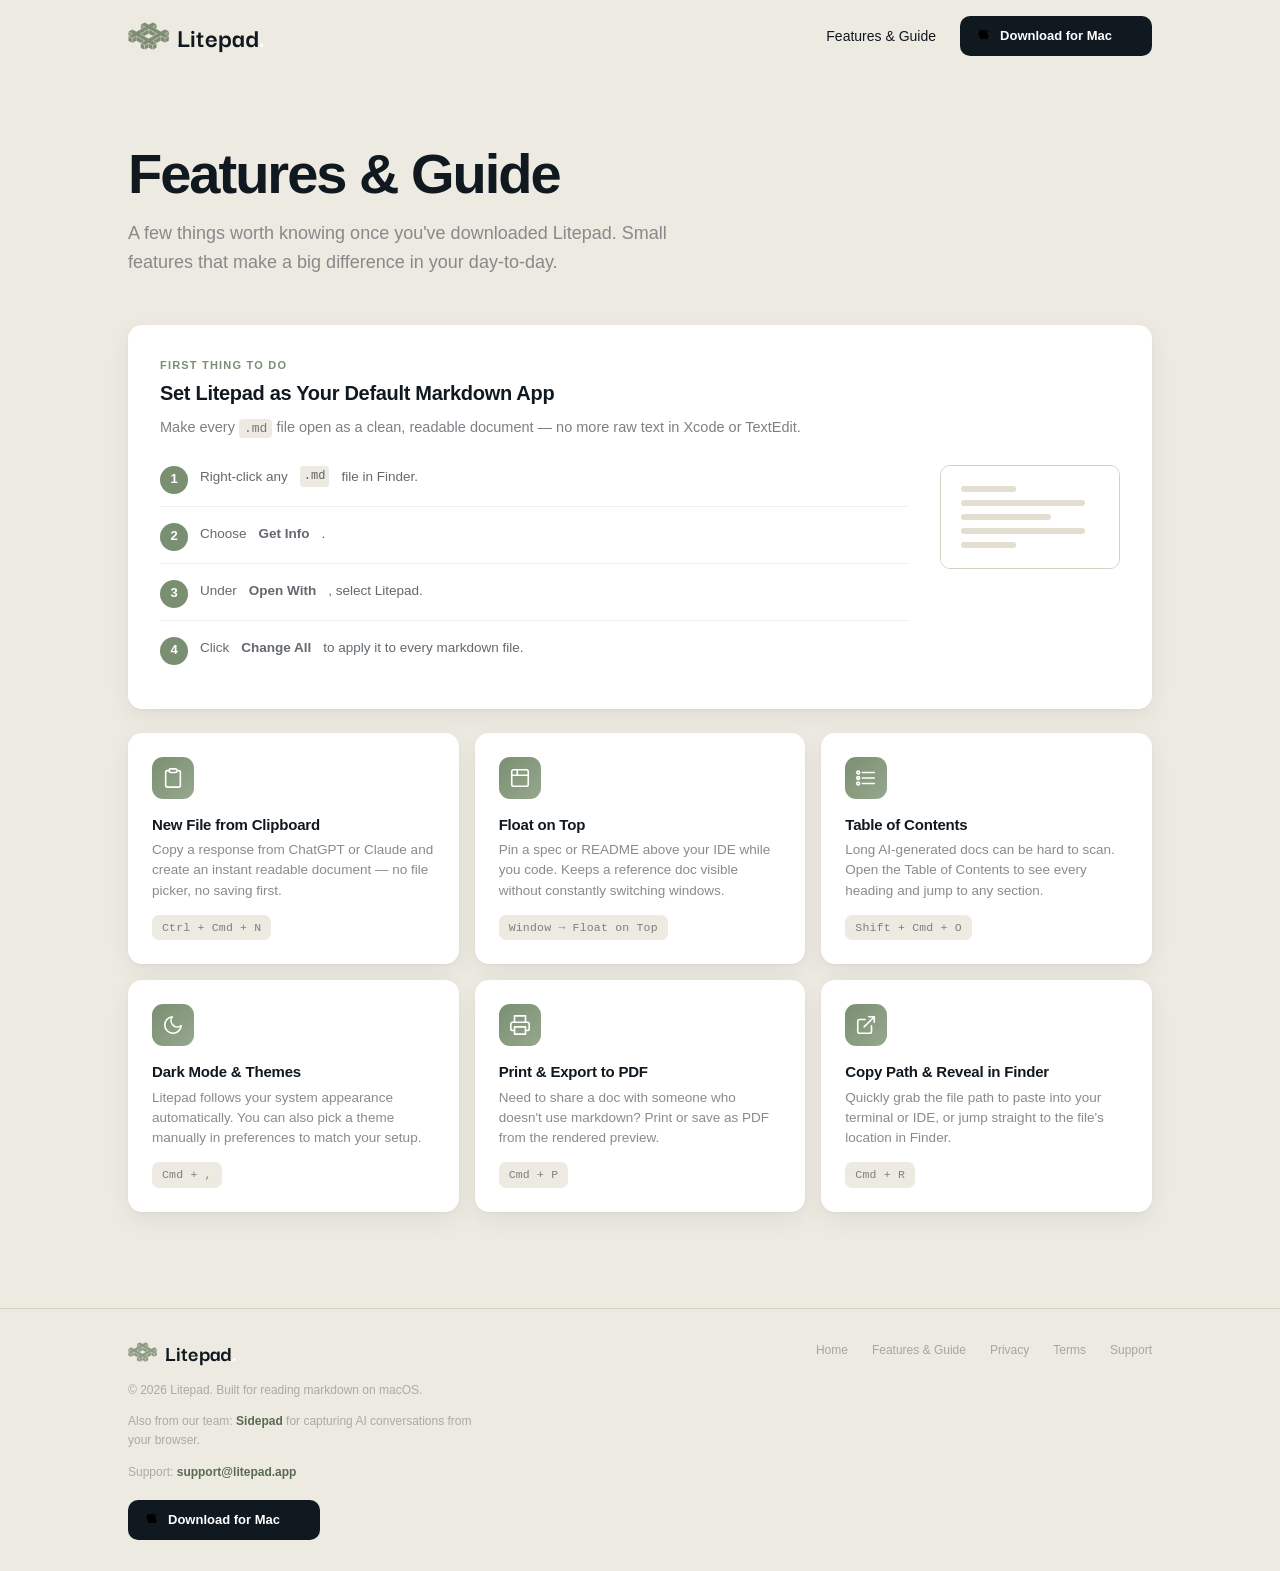
==== commit 6fea6960: "Redesign features page with hero card and tips grid Replace the old feature-tour layout (Preview, Sp" ====
--- a/features.html
+++ b/features.html
@@ -4,14 +4,14 @@
   <meta charset="UTF-8">
   <meta name="viewport" content="width=device-width, initial-scale=1.0">
   <title>Features &amp; Guide | Litepad</title>
-  <meta name="description" content="Learn how Litepad works: preview mode, split view, editing, dark mode, default app setup, and exporting markdown to PDF.">
+  <meta name="description" content="Tips and shortcuts for getting the most out of Litepad — set it as your default, clipboard tricks, floating windows, themes, and PDF export.">
   <meta property="og:title" content="Features &amp; Guide | Litepad">
-  <meta property="og:description" content="A practical walkthrough of Litepad's preview, split view, editing tools, themes, default app setup, and PDF export.">
+  <meta property="og:description" content="Tips and shortcuts for getting the most out of Litepad — set it as your default, clipboard tricks, floating windows, themes, and PDF export.">
   <meta property="og:type" content="website">
   <meta property="og:image" content="assets/outside-icons/og-image.png">
   <meta name="twitter:card" content="summary_large_image">
   <meta name="twitter:title" content="Features &amp; Guide | Litepad">
-  <meta name="twitter:description" content="Get to know Litepad and see how it handles markdown on macOS.">
+  <meta name="twitter:description" content="Tips and shortcuts for getting the most out of Litepad on macOS.">
   <link rel="icon" type="image/png" href="assets/outside-icons/favicon.png">
   <link rel="preconnect" href="https://fonts.googleapis.com">
   <link rel="preconnect" href="https://fonts.gstatic.com" crossorigin>
@@ -40,25 +40,27 @@
     <section class="features-header">
       <div class="container">
         <h1>Features &amp; Guide</h1>
-        <p>Everything Litepad does is built around one idea: markdown files should open like readable documents first, with editing controls available when you need them.</p>
+        <p>A few things worth knowing once you've downloaded Litepad. Small features that make a big difference in your day-to-day.</p>
       </div>
     </section>
 
-    <section class="features-page">
+    <section class="features-tips">
       <div class="container">
-        <article class="feature-card">
-          <div class="feature-text">
-            <h2>Preview Mode</h2>
-            <p>The default experience. Open any <code>.md</code> file and Litepad renders it with proper headings, spacing, code blocks, and lists.</p>
-            <div class="feature-instruction">Litepad opens in Preview by default. Just double-click any markdown file in Finder and start reading.</div>
+        <article class="tip-hero">
+          <div class="tip-hero-text">
+            <span class="tip-hero-label">First thing to do</span>
+            <h2>Set Litepad as Your Default Markdown App</h2>
+            <p>Make every <code>.md</code> file open as a clean, readable document — no more raw text in Xcode or TextEdit.</p>
+            <ol class="tip-hero-steps">
+              <li>Right-click any <code>.md</code> file in Finder.</li>
+              <li>Choose <strong>Get Info</strong>.</li>
+              <li>Under <strong>Open With</strong>, select Litepad.</li>
+              <li>Click <strong>Change All</strong> to apply it to every markdown file.</li>
+            </ol>
           </div>
-          <div class="feature-image">
+          <div class="tip-hero-image">
             <div class="mini-window">
-              <div class="app-titlebar">
-                <div class="app-dots"><span></span><span></span><span></span></div>
-                <span class="app-filename">preview.md</span>
-              </div>
-              <div class="app-body">
+              <div class="mini-window-body">
                 <div class="mini-lines">
                   <div class="mini-line short"></div>
                   <div class="mini-line long"></div>
@@ -71,112 +73,61 @@
           </div>
         </article>
 
-        <article class="feature-card">
-          <div class="feature-text">
-            <h2>Split View</h2>
-            <p>See the markdown source and the rendered preview side by side. It is useful when reviewing AI-generated files or checking structure without losing readability.</p>
-            <div class="feature-instruction">Click <strong>Split</strong> in the toolbar to keep source on one side and preview on the other.</div>
-          </div>
-          <div class="feature-image">
-            <div class="mini-window">
-              <div class="split-preview">
-                <div class="split-pane raw">
-                  <pre>## Roadmap
-- polish
-- test
-- ship</pre>
-                </div>
-                <div class="split-pane rendered">
-                  <div class="mini-lines">
-                    <div class="mini-line short"></div>
-                    <div class="mini-line long"></div>
-                    <div class="mini-line mid"></div>
-                  </div>
-                </div>
-              </div>
+        <div class="tips-grid">
+          <article class="tip-card">
+            <div class="tip-icon" aria-hidden="true">
+              <svg width="22" height="22" viewBox="0 0 24 24" fill="none" stroke="#fff" stroke-width="1.75" stroke-linecap="round" stroke-linejoin="round"><path d="M16 4h2a2 2 0 0 1 2 2v14a2 2 0 0 1-2 2H6a2 2 0 0 1-2-2V6a2 2 0 0 1 2-2h2"/><rect x="8" y="2" width="8" height="4" rx="1" ry="1"/></svg>
             </div>
-          </div>
-        </article>
+            <h3 class="tip-title">New File from Clipboard</h3>
+            <p class="tip-desc">Copy a response from ChatGPT or Claude and create an instant readable document — no file picker, no saving first.</p>
+            <span class="tip-shortcut">Ctrl + Cmd + N</span>
+          </article>
 
-        <article class="feature-card">
-          <div class="feature-text">
-            <h2>Edit Mode</h2>
-            <p>When you need to make changes, Litepad switches into a focused source editor. The formatting toolbar helps with headings, emphasis, lists, tables, and more.</p>
-            <div class="feature-instruction">Click <strong>Edit</strong> to switch to source mode, then use the toolbar for quick formatting while you write.</div>
-          </div>
-          <div class="feature-image">
-            <div class="mini-window">
-              <div class="app-titlebar">
-                <div class="app-dots"><span></span><span></span><span></span></div>
-                <span class="app-filename">edit.md</span>
-              </div>
-              <div class="app-body">
-                <div class="code-slab">
-                  <pre># Edit mode
+          <article class="tip-card">
+            <div class="tip-icon" aria-hidden="true">
+              <svg width="22" height="22" viewBox="0 0 24 24" fill="none" stroke="#fff" stroke-width="1.75" stroke-linecap="round" stroke-linejoin="round"><rect x="3" y="3" width="18" height="18" rx="2"/><path d="M3 9h18"/><line x1="9" y1="3" x2="9" y2="9"/></svg>
+            </div>
+            <h3 class="tip-title">Float on Top</h3>
+            <p class="tip-desc">Pin a spec or README above your IDE while you code. Keeps a reference doc visible without constantly switching windows.</p>
+            <span class="tip-shortcut">Window → Float on Top</span>
+          </article>
 
-**Bold**
-- List item
-| Table | Row |</pre>
-                </div>
-              </div>
+          <article class="tip-card">
+            <div class="tip-icon" aria-hidden="true">
+              <svg width="22" height="22" viewBox="0 0 24 24" fill="none" stroke="#fff" stroke-width="1.75" stroke-linecap="round" stroke-linejoin="round"><line x1="8" y1="6" x2="21" y2="6"/><line x1="8" y1="12" x2="21" y2="12"/><line x1="8" y1="18" x2="21" y2="18"/><circle cx="3.5" cy="6" r="1.5"/><circle cx="3.5" cy="12" r="1.5"/><circle cx="3.5" cy="18" r="1.5"/></svg>
             </div>
-          </div>
-        </article>
+            <h3 class="tip-title">Table of Contents</h3>
+            <p class="tip-desc">Long AI-generated docs can be hard to scan. Open the Table of Contents to see every heading and jump to any section.</p>
+            <span class="tip-shortcut">Shift + Cmd + O</span>
+          </article>
 
-        <article class="feature-card">
-          <div class="feature-text">
-            <h2>Dark Mode &amp; Themes</h2>
-            <p>Litepad follows your system appearance and supports theme choices for people who prefer lower glare, especially during long reading sessions.</p>
-            <div class="feature-instruction">Open theme settings in the app preferences to follow system mode or choose a theme manually.</div>
-          </div>
-          <div class="feature-image">
-            <img src="assets/screenshots/Screenshot 2026-03-21 at 4.29.23 PM.png" alt="Litepad theme settings showing light and dark theme options">
-          </div>
-        </article>
+          <article class="tip-card">
+            <div class="tip-icon" aria-hidden="true">
+              <svg width="22" height="22" viewBox="0 0 24 24" fill="none" stroke="#fff" stroke-width="1.75" stroke-linecap="round" stroke-linejoin="round"><path d="M21 12.79A9 9 0 1 1 11.21 3 7 7 0 0 0 21 12.79z"/></svg>
+            </div>
+            <h3 class="tip-title">Dark Mode &amp; Themes</h3>
+            <p class="tip-desc">Litepad follows your system appearance automatically. You can also pick a theme manually in preferences to match your setup.</p>
+            <span class="tip-shortcut">Cmd + ,</span>
+          </article>
 
-        <article class="feature-card">
-          <div class="feature-text">
-            <h2>Set Litepad as Your Default Markdown App</h2>
-            <p>If you want every markdown file to open in Litepad automatically, macOS lets you switch the default app for the <code>.md</code> file type in a few clicks.</p>
-            <ol class="feature-steps">
-              <li>Right-click any <code>.md</code> file in Finder.</li>
-              <li>Choose <strong>Get Info</strong>.</li>
-              <li>Under <strong>Open With</strong>, select Litepad.</li>
-              <li>Click <strong>Change All</strong> to apply it to every markdown file.</li>
-            </ol>
-          </div>
-          <div class="feature-image">
-            <div class="mini-window">
-              <div class="app-body">
-                <div class="mini-lines">
-                  <div class="mini-line short"></div>
-                  <div class="mini-line long"></div>
-                  <div class="mini-line mid"></div>
-                  <div class="mini-line long"></div>
-                  <div class="mini-line short"></div>
-                </div>
-              </div>
+          <article class="tip-card">
+            <div class="tip-icon" aria-hidden="true">
+              <svg width="22" height="22" viewBox="0 0 24 24" fill="none" stroke="#fff" stroke-width="1.75" stroke-linecap="round" stroke-linejoin="round"><path d="M6 9V2h12v7"/><path d="M6 18H4a2 2 0 0 1-2-2v-5a2 2 0 0 1 2-2h16a2 2 0 0 1 2 2v5a2 2 0 0 1-2 2h-2"/><rect x="6" y="14" width="12" height="8"/></svg>
             </div>
-          </div>
-        </article>
+            <h3 class="tip-title">Print &amp; Export to PDF</h3>
+            <p class="tip-desc">Need to share a doc with someone who doesn&apos;t use markdown? Print or save as PDF from the rendered preview.</p>
+            <span class="tip-shortcut">Cmd + P</span>
+          </article>
 
-        <article class="feature-card">
-          <div class="feature-text">
-            <h2>Print &amp; Export to PDF</h2>
-            <p>Markdown does not have to stay inside markdown workflows. Litepad can turn a clean preview into a printable document or exported PDF when you need to share it.</p>
-            <div class="feature-instruction">Use <strong>File → Print</strong> or press <strong>⌘P</strong> to print or save the rendered document as a PDF.</div>
-          </div>
-          <div class="feature-image">
-            <div class="mini-window">
-              <div class="app-body">
-                <div class="render-demo">
-                  <h3>Printable output</h3>
-                  <p>Open, preview, print, or export without reformatting the file somewhere else first.</p>
-                </div>
-              </div>
+          <article class="tip-card">
+            <div class="tip-icon" aria-hidden="true">
+              <svg width="22" height="22" viewBox="0 0 24 24" fill="none" stroke="#fff" stroke-width="1.75" stroke-linecap="round" stroke-linejoin="round"><path d="M15 3h6v6"/><path d="M10 14L21 3"/><path d="M18 13v6a2 2 0 0 1-2 2H5a2 2 0 0 1-2-2V8a2 2 0 0 1 2-2h6"/></svg>
             </div>
-          </div>
-        </article>
+            <h3 class="tip-title">Copy Path &amp; Reveal in Finder</h3>
+            <p class="tip-desc">Quickly grab the file path to paste into your terminal or IDE, or jump straight to the file&apos;s location in Finder.</p>
+            <span class="tip-shortcut">Cmd + R</span>
+          </article>
+        </div>
       </div>
     </section>
     </main>
--- a/css/style.css
+++ b/css/style.css
@@ -353,73 +353,6 @@
   border-radius: var(--radius-l) var(--radius-l) 0 0;
 }
 
-.app-titlebar {
-  display: flex;
-  align-items: center;
-  gap: 8px;
-  padding: 11px 16px;
-  background: rgba(237, 234, 226, 0.45);
-  border-bottom: 1px solid var(--beige-300);
-}
-
-.app-dots {
-  display: flex;
-  gap: 6px;
-}
-
-.app-dots span {
-  width: 10px;
-  height: 10px;
-  border-radius: 50%;
-}
-
-.app-dots span:nth-child(1) {
-  background: #ff5f57;
-}
-
-.app-dots span:nth-child(2) {
-  background: #ffbd2e;
-}
-
-.app-dots span:nth-child(3) {
-  background: #28ca42;
-}
-
-.app-filename {
-  font-size: 12px;
-  color: rgba(16, 24, 32, 0.35);
-}
-
-.app-view-pills {
-  margin-left: auto;
-  display: flex;
-  gap: 2px;
-  padding: 3px;
-  border: 1px solid var(--beige-300);
-  border-radius: 6px;
-  background: var(--beige-100);
-}
-
-.app-view-pills span {
-  padding: 3px 10px;
-  border-radius: 4px;
-  font-size: 10px;
-  font-weight: 500;
-  color: rgba(16, 24, 32, 0.35);
-}
-
-.app-view-pills .active {
-  background: var(--white);
-  color: var(--charcoal-900);
-  font-weight: 600;
-  box-shadow: 0 1px 2px rgba(0, 0, 0, 0.06);
-}
-
-.app-body {
-  padding: 36px 56px;
-  background: var(--white);
-}
-
 .pdf-analogy {
   padding: 80px 0;
 }
@@ -770,79 +703,83 @@
   color: rgba(16, 24, 32, 0.46);
 }
 
-.features-page {
+/* Features Tips */
+
+.features-tips {
   padding-bottom: 96px;
 }
 
-.feature-card {
-  display: flex;
-  align-items: center;
-  gap: 48px;
+.tip-hero {
+  display: flex;
+  align-items: center;
+  gap: 32px;
   margin-bottom: 24px;
-  padding: 48px;
-  border: 1px solid var(--beige-300);
-  border-radius: var(--radius-2xl);
+  padding: 32px;
+  border-radius: var(--radius-xl);
   background: var(--white);
-  box-shadow: var(--shadow-card);
-}
-
-.feature-card:nth-child(even) {
-  flex-direction: row-reverse;
-}
-
-.feature-text {
+  box-shadow: 0 1px 3px rgba(0, 0, 0, 0.04), 0 8px 24px rgba(0, 0, 0, 0.06);
+}
+
+.tip-hero-text {
   flex: 1;
 }
 
-.feature-text h2 {
-  margin-bottom: 12px;
-  font-size: 28px;
-}
-
-.feature-text p {
-  margin-bottom: 16px;
-  font-size: 16px;
-  line-height: 1.65;
-  color: rgba(16, 24, 32, 0.5);
-}
-
-.feature-instruction {
-  padding: 16px 20px;
-  border-radius: var(--radius-s);
+.tip-hero-label {
+  display: block;
+  margin-bottom: 8px;
+  font-size: 11px;
+  font-weight: 700;
+  letter-spacing: 1.2px;
+  text-transform: uppercase;
+  color: var(--green-500);
+}
+
+.tip-hero h2 {
+  margin-bottom: 10px;
+  font-size: 20px;
+  font-weight: 700;
+  letter-spacing: -0.3px;
+  line-height: 1.25;
+}
+
+.tip-hero p {
+  margin-bottom: 14px;
+  font-size: 14.5px;
+  line-height: 1.55;
+  color: rgba(16, 24, 32, 0.55);
+}
+
+.tip-hero p code {
   background: var(--beige-100);
-  font-size: 14px;
-  line-height: 1.6;
-  color: rgba(16, 24, 32, 0.66);
-}
-
-.feature-image {
-  flex: 0 0 400px;
-}
-
-.feature-steps {
+  padding: 2px 5px;
+  border-radius: 4px;
+  font-size: 13px;
+}
+
+.tip-hero-steps {
   list-style: none;
   counter-reset: step;
   display: grid;
   gap: 4px;
 }
 
-.feature-steps li {
+.tip-hero-steps li {
   counter-increment: step;
   display: flex;
   align-items: flex-start;
   gap: 12px;
   padding: 12px 0;
   border-bottom: 1px solid #f0f0f0;
-  font-size: 15px;
+  font-size: 13.5px;
   line-height: 1.6;
   color: rgba(16, 24, 32, 0.65);
 }
 
-.feature-steps li:last-child {
+.tip-hero-steps li:last-child {
   border-bottom: 0;
 }
 
-.feature-steps li::before {
+.tip-hero-steps li::before {
   content: counter(step);
   flex: 0 0 28px;
   width: 28px;
@@ -856,6 +793,122 @@
   font-weight: 600;
 }
 
+.tip-hero-steps li code {
+  background: var(--beige-100);
+  padding: 1px 4px;
+  border-radius: 3px;
+  font-size: 12px;
+}
+
+.tip-hero-image {
+  flex: 0 0 180px;
+}
+
+.tip-hero-image .mini-window {
+  overflow: hidden;
+  border: 1px solid var(--beige-300);
+  border-radius: var(--radius-m);
+}
+
+.tip-hero-image .mini-window-body {
+  padding: 20px;
+  background: var(--white);
+}
+
+.tip-hero-image .mini-lines {
+  display: flex;
+  flex-direction: column;
+  gap: 8px;
+}
+
+.tip-hero-image .mini-line {
+  height: 6px;
+  border-radius: 3px;
+  background: var(--beige-200);
+}
+
+.tip-hero-image .mini-line.short {
+  width: 40%;
+}
+
+.tip-hero-image .mini-line.mid {
+  width: 65%;
+}
+
+.tip-hero-image .mini-line.long {
+  width: 90%;
+}
+
+.tips-grid {
+  display: grid;
+  grid-template-columns: repeat(3, 1fr);
+  gap: 16px;
+}
+
+.tip-card {
+  display: flex;
+  flex-direction: column;
+  padding: 24px;
+  border-radius: var(--radius-xl);
+  background: var(--white);
+  box-shadow: 0 1px 3px rgba(0, 0, 0, 0.04), 0 8px 24px rgba(0, 0, 0, 0.06);
+  transition: transform 0.2s ease, box-shadow 0.2s ease;
+}
+
+.tip-card:hover {
+  transform: translateY(-2px);
+  box-shadow: 0 1px 3px rgba(0, 0, 0, 0.04), 0 12px 32px rgba(0, 0, 0, 0.09);
+}
+
+.tip-icon {
+  flex: 0 0 42px;
+  width: 42px;
+  height: 42px;
+  margin-bottom: 16px;
+  display: flex;
+  align-items: center;
+  justify-content: center;
+  overflow: hidden;
+  line-height: 0;
+  border-radius: 11px;
+  background: linear-gradient(135deg, var(--green-500) 0%, var(--green-400) 100%);
+}
+
+.tip-icon svg {
+  flex: 0 0 22px;
+  width: 22px;
+  height: 22px;
+  max-width: none;
+}
+
+.tip-title {
+  margin-bottom: 6px;
+  font-size: 15px;
+  font-weight: 700;
+  letter-spacing: -0.2px;
+  line-height: 1.3;
+}
+
+.tip-desc {
+  flex: 1;
+  font-size: 13.5px;
+  line-height: 1.5;
+  color: rgba(16, 24, 32, 0.5);
+}
+
+.tip-shortcut {
+  display: inline-flex;
+  align-self: flex-start;
+  margin-top: 14px;
+  padding: 4px 10px;
+  border-radius: 7px;
+  background: var(--beige-100);
+  font-size: 11.5px;
+  font-family: ui-monospace, "SF Mono", Menlo, monospace;
+  color: rgba(16, 24, 32, 0.5);
+  letter-spacing: 0.2px;
+}
+
 .legal {
   padding: 72px 0 96px;
 }
@@ -993,16 +1046,21 @@
     font-size: 17px;
   }
 
-  .ai-tools-inner,
-  .feature-card,
-  .feature-card:nth-child(even) {
+  .ai-tools-inner {
     grid-template-columns: 1fr;
     flex-direction: column;
   }
 
-  .feature-image {
-    flex: none;
-    width: 100%;
+  .tips-grid {
+    grid-template-columns: repeat(2, 1fr);
+  }
+
+  .tip-hero {
+    gap: 24px;
+  }
+
+  .tip-hero h2 {
+    font-size: 18px;
   }
 
   .bento-grid {
@@ -1070,12 +1128,7 @@
     align-items: stretch;
   }
 
-  .app-body {
-    padding: 24px 20px;
-  }
-
   .bento-card--no-ide,
-  .feature-card,
   .footer-inner {
     flex-direction: column;
   }
@@ -1098,13 +1151,21 @@
     padding: 24px 24px 0;
   }
 
-  .feature-card,
   .legal-card {
     padding: 24px;
   }
 
-  .feature-image {
-    flex-basis: auto;
+  .tip-hero {
+    flex-direction: column;
+  }
+
+  .tip-hero-image {
+    flex: none;
+    width: 100%;
+  }
+
+  .tips-grid {
+    grid-template-columns: 1fr;
   }
 
   .bottom-cta h2 {
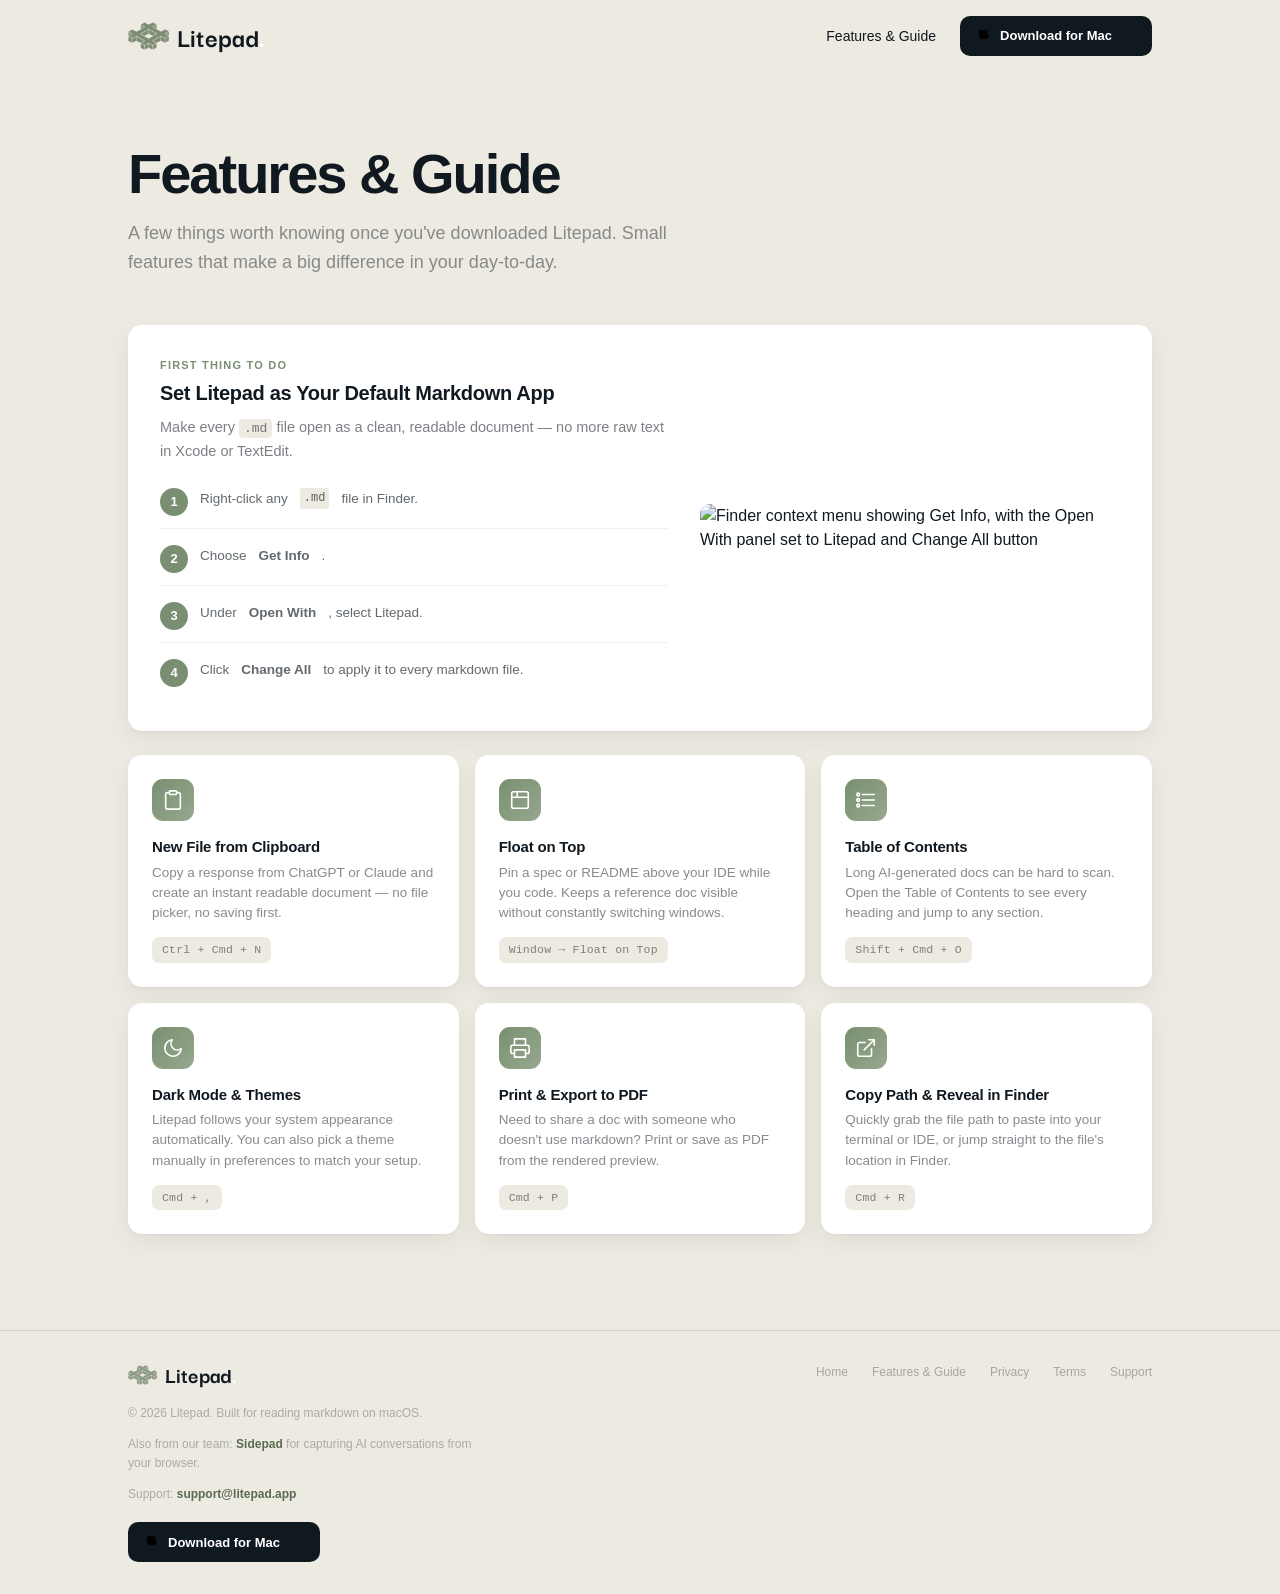
==== commit 3e896ed9: "Replace hero card placeholder with Finder screenshot Swap mini-window placeholder for set-default-md" ====
--- a/features.html
+++ b/features.html
@@ -59,17 +59,7 @@
             </ol>
           </div>
           <div class="tip-hero-image">
-            <div class="mini-window">
-              <div class="mini-window-body">
-                <div class="mini-lines">
-                  <div class="mini-line short"></div>
-                  <div class="mini-line long"></div>
-                  <div class="mini-line mid"></div>
-                  <div class="mini-line long"></div>
-                  <div class="mini-line short"></div>
-                </div>
-              </div>
-            </div>
+            <img src="assets/screenshots/set-default-md.png" alt="Finder context menu showing Get Info, with the Open With panel set to Litepad and Change All button">
           </div>
         </article>
 
--- a/css/style.css
+++ b/css/style.css
@@ -801,42 +801,13 @@
 }
 
 .tip-hero-image {
-  flex: 0 0 180px;
-}
-
-.tip-hero-image .mini-window {
-  overflow: hidden;
-  border: 1px solid var(--beige-300);
+  flex: 0 0 420px;
+}
+
+.tip-hero-image img {
+  width: 100%;
+  height: auto;
   border-radius: var(--radius-m);
-}
-
-.tip-hero-image .mini-window-body {
-  padding: 20px;
-  background: var(--white);
-}
-
-.tip-hero-image .mini-lines {
-  display: flex;
-  flex-direction: column;
-  gap: 8px;
-}
-
-.tip-hero-image .mini-line {
-  height: 6px;
-  border-radius: 3px;
-  background: var(--beige-200);
-}
-
-.tip-hero-image .mini-line.short {
-  width: 40%;
-}
-
-.tip-hero-image .mini-line.mid {
-  width: 65%;
-}
-
-.tip-hero-image .mini-line.long {
-  width: 90%;
 }
 
 .tips-grid {
@@ -1063,6 +1034,10 @@
     font-size: 18px;
   }
 
+  .tip-hero-image {
+    flex: 0 0 320px;
+  }
+
   .bento-grid {
     grid-template-columns: 1fr 1fr;
   }
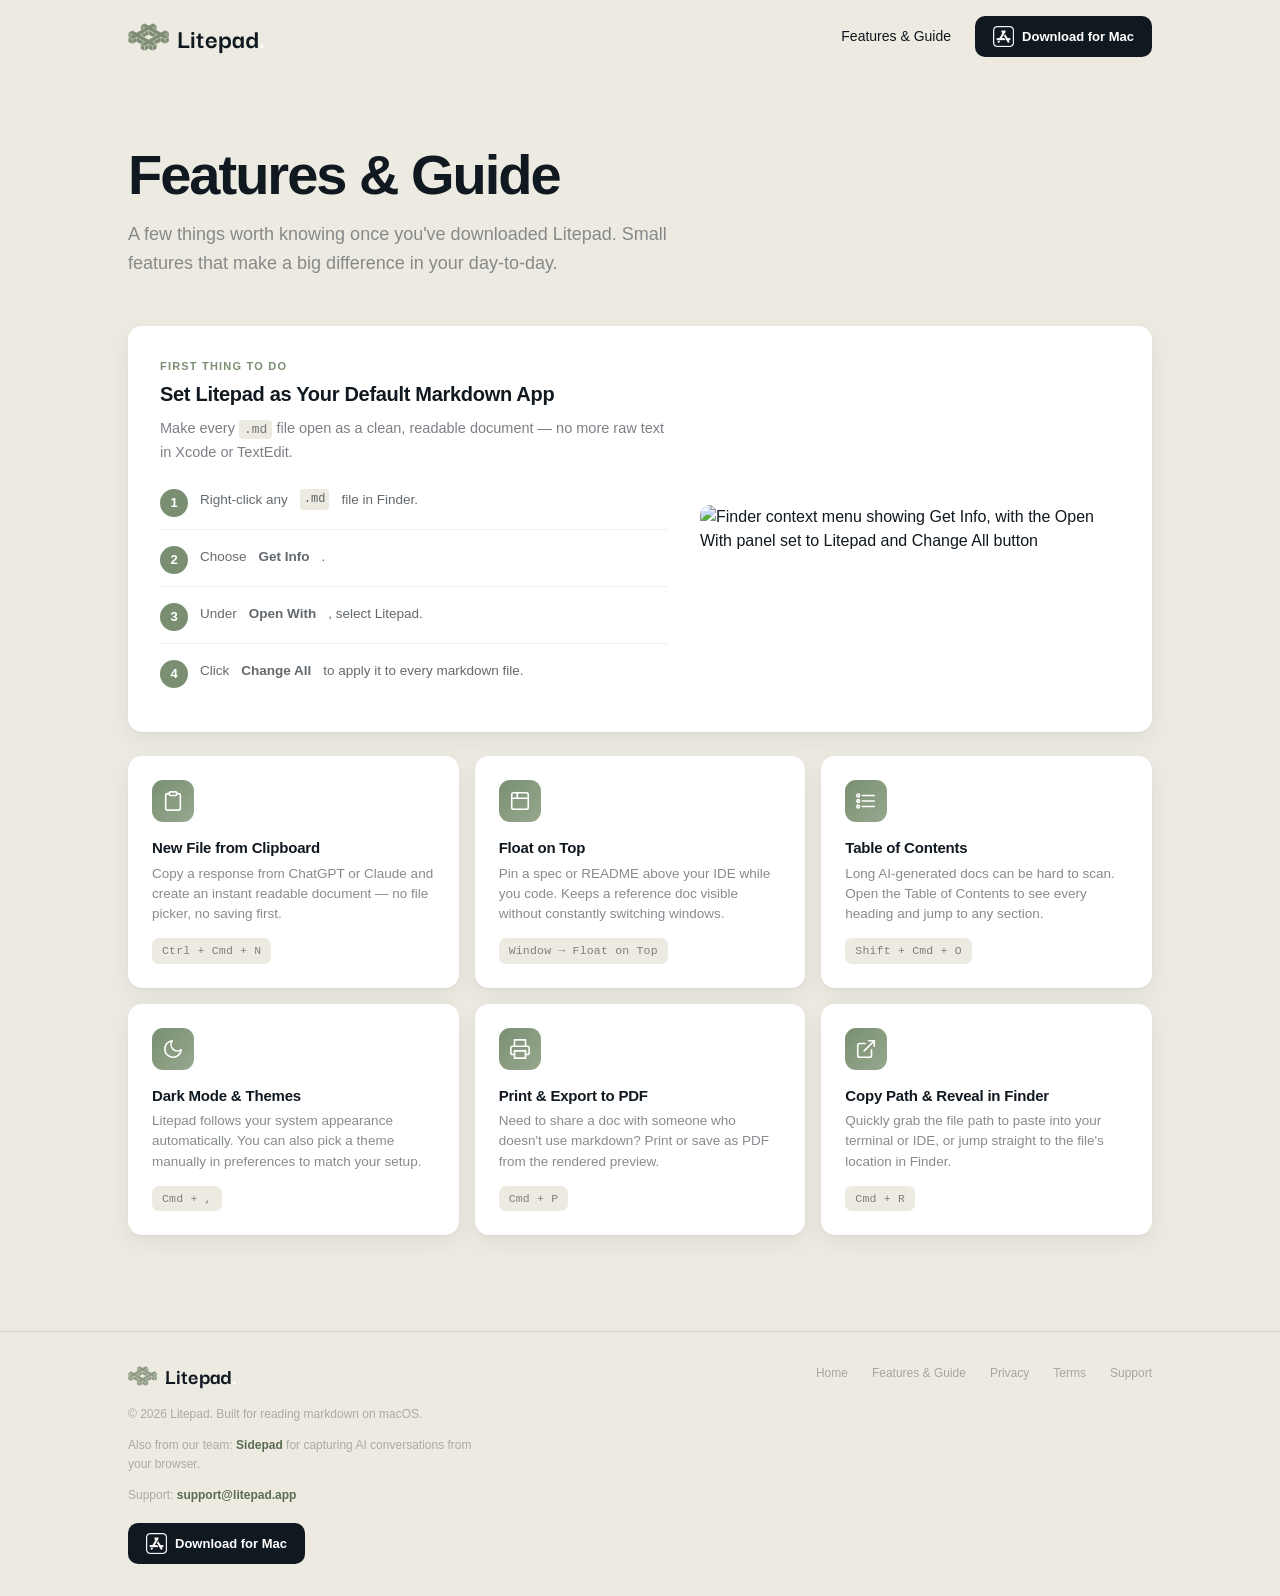
==== commit 3462c283: "Update CTA icon to App Store logo and add testimonial avatars Swap Apple logo SVG for App Store icon" ====
--- a/features.html
+++ b/features.html
@@ -29,7 +29,7 @@
         <div class="nav-right">
           <a class="nav-link" href="features.html" aria-current="page">Features &amp; Guide</a>
           <a class="btn-primary nav-cta" href="#">
-            <img src="assets/outside-icons/apple-icon.svg" alt="">
+            <img src="assets/outside-logos/831378.png" alt="">
             <span>Download for Mac</span>
           </a>
         </div>
@@ -134,7 +134,7 @@
           <p class="footer-support">Support: <a href="mailto:support@litepad.app">support@litepad.app</a></p>
           <div class="footer-download">
             <a class="btn-primary nav-cta" href="#">
-              <img src="assets/outside-icons/apple-icon.svg" alt="">
+              <img src="assets/outside-logos/831378.png" alt="">
               <span>Download for Mac</span>
             </a>
           </div>
--- a/css/style.css
+++ b/css/style.css
@@ -199,12 +199,13 @@
 }
 
 .btn-primary img {
-  width: 14px;
-  height: 14px;
+  width: 21px;
+  height: 21px;
+  filter: invert(1);
 }
 
 .btn-primary img + span {
-  padding-right: 22px;
+  padding-right: 0;
 }
 
 .site-shell {
@@ -634,7 +635,7 @@
   width: 36px;
   height: 36px;
   border-radius: 50%;
-  background: linear-gradient(160deg, #d9d5c8, #c8d5c1);
+  object-fit: cover;
 }
 
 .t-name {
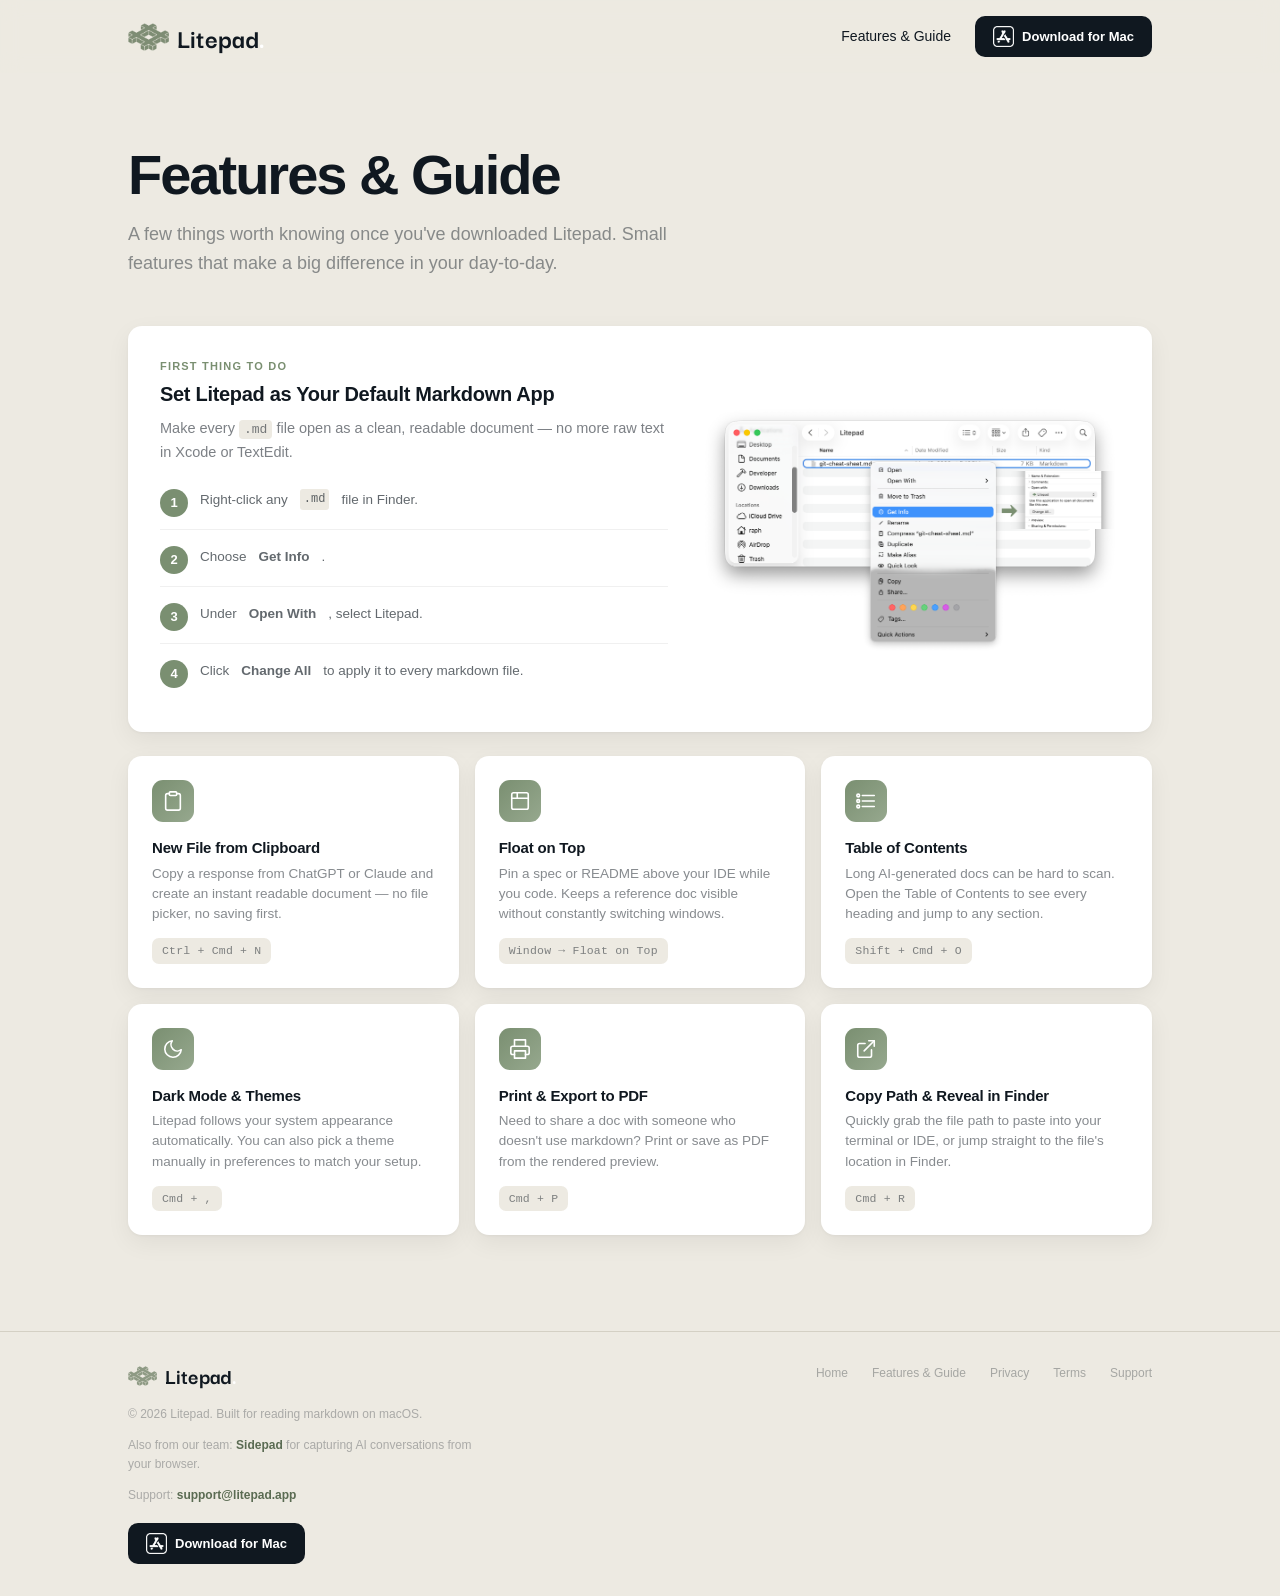
==== commit a049618d: "fix: align site asset paths with asset cleanup" ====
--- a/features.html
+++ b/features.html
@@ -8,11 +8,11 @@
   <meta property="og:title" content="Features &amp; Guide | Litepad">
   <meta property="og:description" content="Tips and shortcuts for getting the most out of Litepad — set it as your default, clipboard tricks, floating windows, themes, and PDF export.">
   <meta property="og:type" content="website">
-  <meta property="og:image" content="assets/outside-icons/og-image.png">
+  <meta property="og:image" content="assets/screenshots/Homepage/hero-prd-cropped.png">
   <meta name="twitter:card" content="summary_large_image">
   <meta name="twitter:title" content="Features &amp; Guide | Litepad">
   <meta name="twitter:description" content="Tips and shortcuts for getting the most out of Litepad on macOS.">
-  <link rel="icon" type="image/png" href="assets/outside-icons/favicon.png">
+  <link rel="icon" type="image/png" href="assets/logo/icon/transparent-icon-cropped.png">
   <link rel="preconnect" href="https://fonts.googleapis.com">
   <link rel="preconnect" href="https://fonts.gstatic.com" crossorigin>
   <link href="https://fonts.googleapis.com/css2?family=Darker+Grotesque:wght@700&display=swap" rel="stylesheet">
@@ -59,7 +59,7 @@
             </ol>
           </div>
           <div class="tip-hero-image">
-            <img src="assets/screenshots/set-default-md.png" alt="Finder context menu showing Get Info, with the Open With panel set to Litepad and Change All button">
+            <img src="assets/screenshots/Set Default Image/set-default-md.png" alt="Finder context menu showing Get Info, with the Open With panel set to Litepad and Change All button">
           </div>
         </article>
 
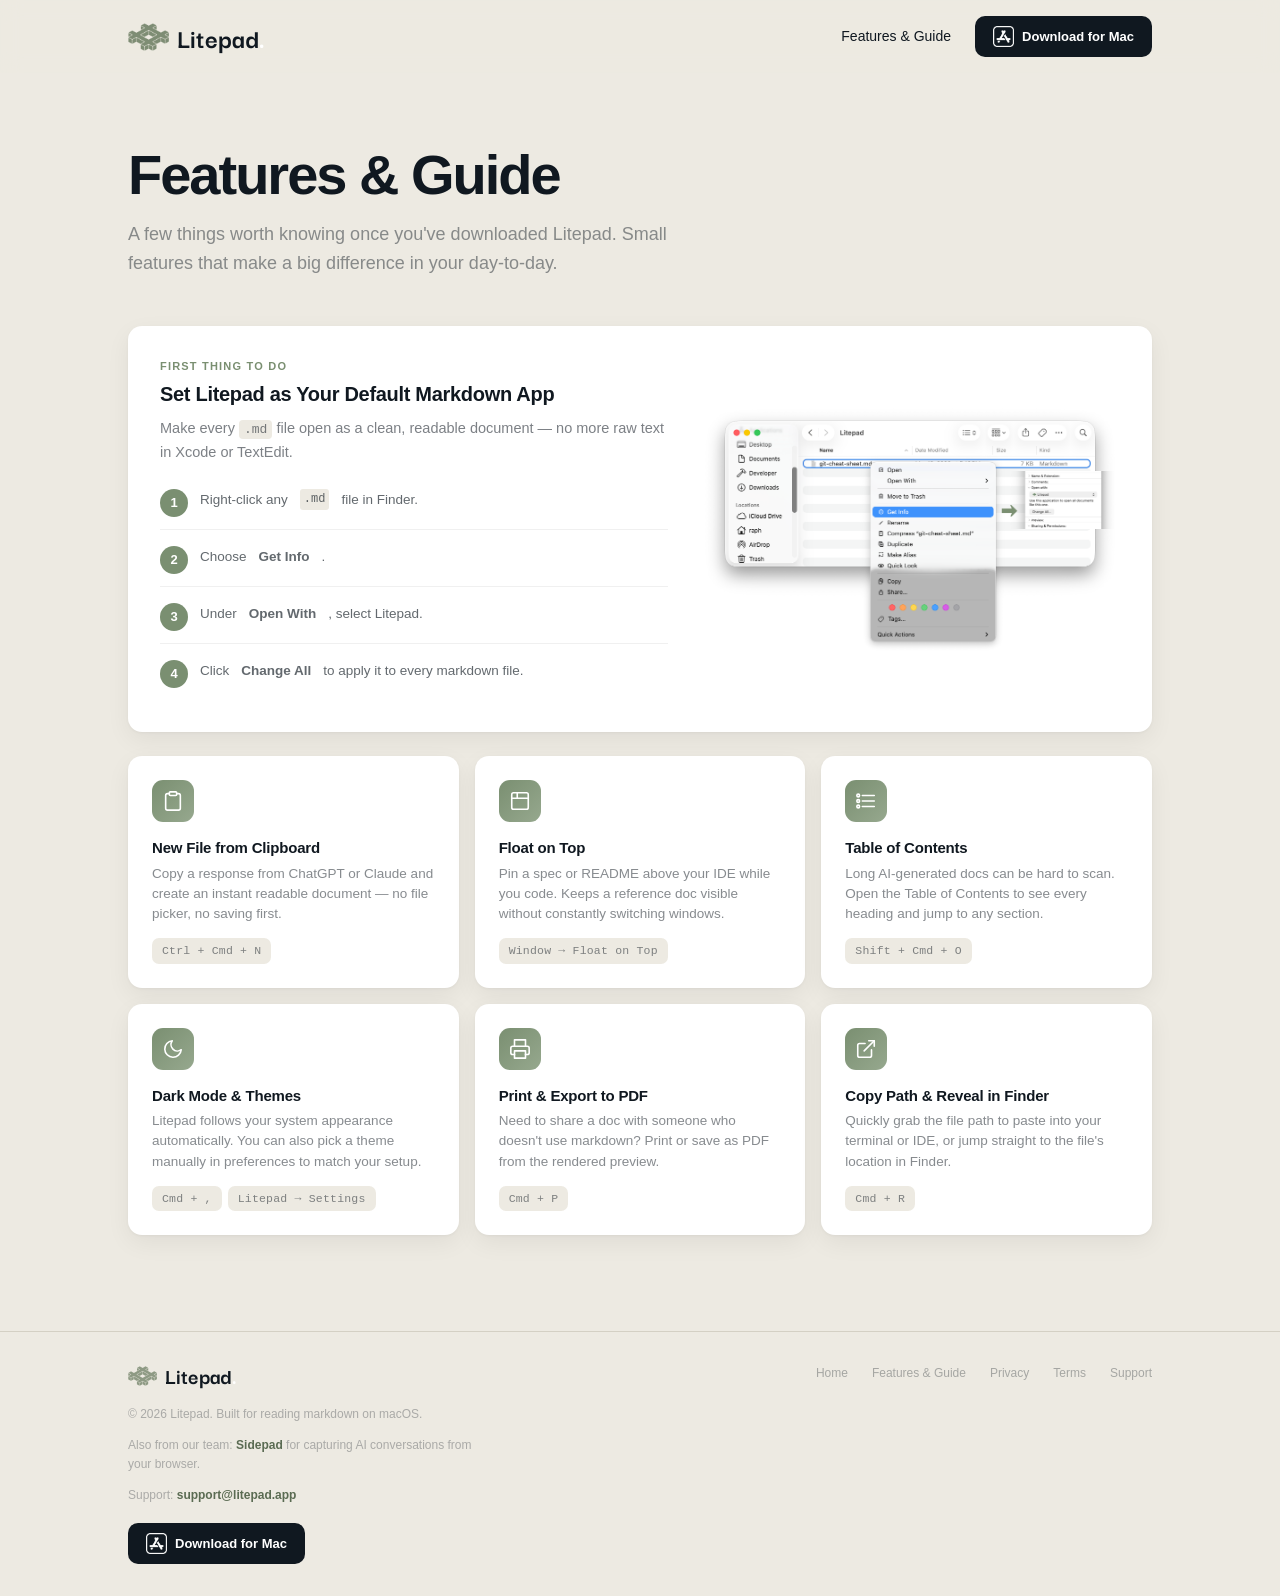
==== commit 9a10eee3: "Add Litepad → Settings shortcut to Dark Mode tip card Co-Authored-By: Claude Opus 4.6 <noreply@anthr" ====
--- a/features.html
+++ b/features.html
@@ -97,7 +97,10 @@
             </div>
             <h3 class="tip-title">Dark Mode &amp; Themes</h3>
             <p class="tip-desc">Litepad follows your system appearance automatically. You can also pick a theme manually in preferences to match your setup.</p>
-            <span class="tip-shortcut">Cmd + ,</span>
+            <div class="tip-shortcuts">
+              <span class="tip-shortcut">Cmd + ,</span>
+              <span class="tip-shortcut">Litepad → Settings</span>
+            </div>
           </article>
 
           <article class="tip-card">
--- a/css/style.css
+++ b/css/style.css
@@ -868,6 +868,18 @@
   color: rgba(16, 24, 32, 0.5);
 }
 
+.tip-shortcuts {
+  display: flex;
+  flex-wrap: wrap;
+  gap: 6px;
+  align-self: flex-start;
+  margin-top: 14px;
+}
+
+.tip-shortcuts .tip-shortcut {
+  margin-top: 0;
+}
+
 .tip-shortcut {
   display: inline-flex;
   align-self: flex-start;
